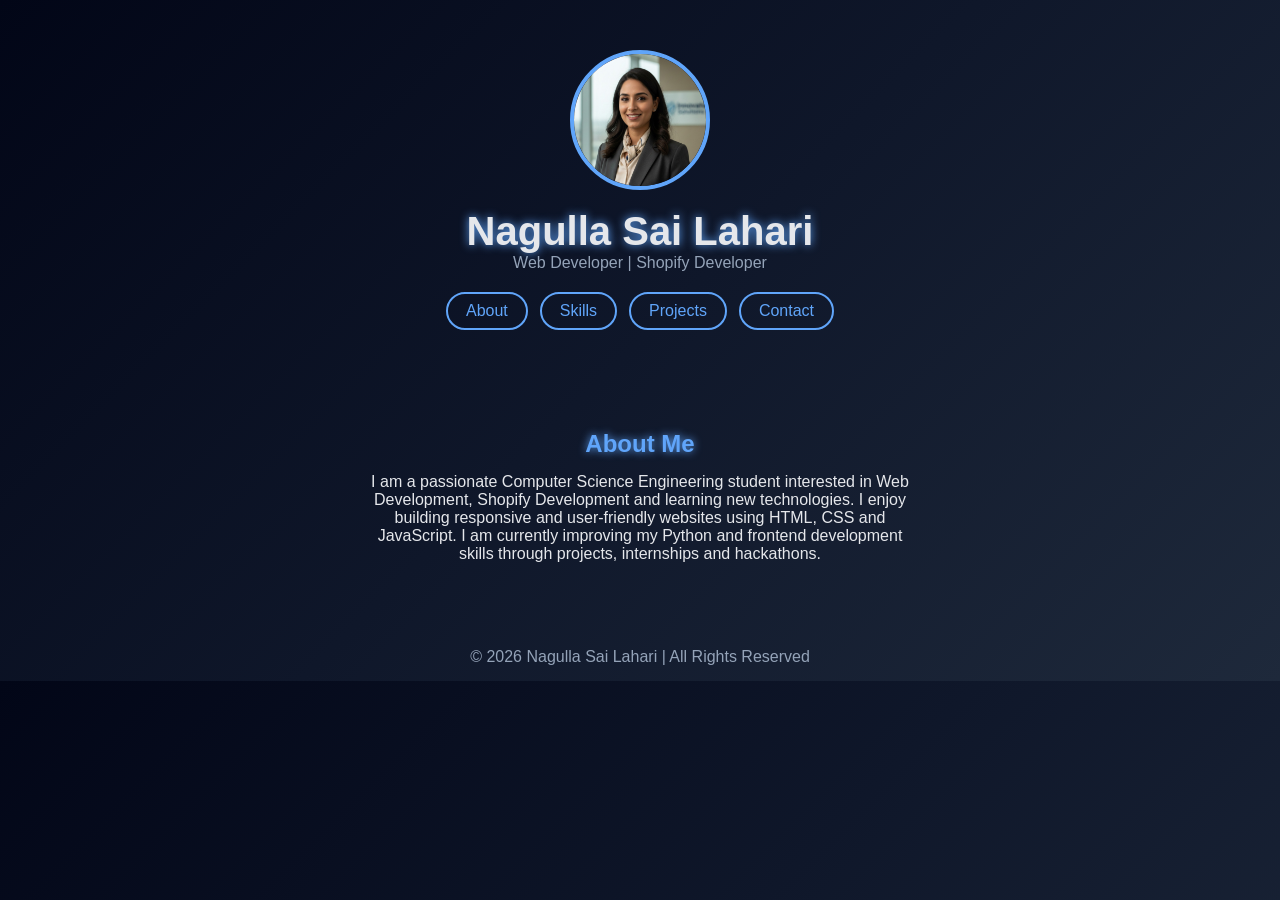
==== index.html @ 7d7b8b15 "Revise portfolio content and structure Updated personal information, skills, and project details in " ====
<!DOCTYPE html>
<html lang="en">
<head>
  <meta charset="UTF-8">
  <meta name="viewport" content="width=device-width, initial-scale=1.0">
  <title>Nagulla Sai Lahari | Web Developer</title>

  <style>
    * {
  margin: 0;
  padding: 0;
  box-sizing: border-box;
  font-family: 'Segoe UI', sans-serif;
}

body {
  background: linear-gradient(135deg, #020617, #0f172a, #1e293b);
  color: #e5e7eb;
}

.hero {
  text-align: center;
  padding: 50px 20px;
}

.hero img {
  width: 140px;
  height: 140px;
  border-radius: 50%;
  border: 4px solid #60a5fa;
  margin-bottom: 15px;
}

.hero h1 {
  font-size: 2.5rem;
  text-shadow: 0 0 10px #60a5fa;
}

.hero p {
  color: #94a3b8;
  margin-bottom: 20px;
}

nav {
  display: flex;
  justify-content: center;
  gap: 12px;
  flex-wrap: wrap;
}

nav a {
  color: #60a5fa;
  text-decoration: none;
  border: 2px solid #60a5fa;
  padding: 8px 18px;
  border-radius: 20px;
  transition: 0.3s;
}

nav a:hover {
  background: #60a5fa;
  color: #0f172a;
}

main {
  display: flex;
  justify-content: center;
  padding: 20px;
}

.content {
  display: none;
  max-width: 600px;
  padding: 30px;
  text-align: center;
  animation: fade 0.5s ease-in-out;
}

.content.active {
  display: block;
}

h2 {
  color: #60a5fa;
  margin-bottom: 15px;
  text-shadow: 0 0 8px #60a5fa;
}

.cards {
  display: grid;
  grid-template-columns: repeat(auto-fit, minmax(140px, 1fr));
  gap: 15px;
  margin-top: 15px;
}

.cards div {
  background: #020617;
  padding: 15px;
  border-radius: 12px;
  border: 1px solid #60a5fa;
  cursor: pointer;
  transition: 0.3s;
}

.cards div:hover {
  transform: scale(1.05);
  box-shadow: 0 0 20px #60a5fa, 0 0 10px #a78bfa;
}
    

.details {
  display: none;
  margin-top: 10px;
  font-size: 0.9rem;
  color: #94a3b8;
}

.cards a:link {
  color: #00ff88 !important;
  text-decoration: none;
  font-weight: bold;
}

.cards a:visited {
  color: #00ff88 !important;
}

.cards a:hover {
  color: #00ff88 !important;
  text-shadow: 0 0 8px #00ff88;
}

.cards a:active {
  color: #00ff88 !important;
}

footer {
  text-align: center;
  padding: 15px;
  margin-top: 20px;
  color: #94a3b8;
}
    #contact {
  color: #e5e7eb; 
}

#contact a {
  color: #00ff88; 
  text-decoration: none;
  font-weight: 500;
}

#contact a:hover {
  text-shadow: 0 0 8px #00ff88;
}

@keyframes fade {
  from { opacity: 0; transform: translateY(10px); }
  to { opacity: 1; transform: translateY(0); }
}
  </style>

</head>

<body>

<header class="hero">
  <img src="lahari.jpeg" alt="Lahari Photo">
  <h1>Nagulla Sai Lahari</h1>
  <p>Web Developer | Shopify Developer</p>

  <nav>
    <a href="#about">About</a>
    <a href="#skills">Skills</a>
    <a href="#projects">Projects</a>
    <a href="#contact">Contact</a>
  </nav>
</header>

<main>

  <section id="about" class="content active">

  <h2>About Me</h2>

  <p>
    I am a passionate Computer Science Engineering student
    interested in Web Development, Shopify Development
    and learning new technologies. I enjoy building responsive
    and user-friendly websites using HTML, CSS and JavaScript.
    I am currently improving my Python and frontend development
    skills through projects, internships and hackathons.
  </p>

</section>
  <section id="education" class="content">

  <h2>Education</h2>

  <div class="cards">

    <div>
      🎓 B.Tech - CSE
      <p class="details" style="display:block;">
        Pursuing Computer Science Engineering
      </p>
    </div>

    <div>
      📘 Intermediate
      <p class="details" style="display:block;">
        Secured 92% in Intermediate
      </p>
    </div>

    <div>
      🏆 SSC
      <p class="details" style="display:block;">
        Secured 100% in SSC Board Examination
      </p>
    </div>

  </div>

</section>
  <section id="skills" class="content">

  <h2>Skills</h2>

  <div class="cards">

    <div>
      💻 HTML
    </div>

    <div>
      🎨 CSS
    </div>

    <div>
      ⚡ JavaScript
    </div>

    <div>
      🐍 Python
    </div>

    <div>
      🛍 Shopify Developer
    </div>

    <div>
      🧠 IoT
    </div>

    <div>
      🖥 VS Code
    </div>

    <div>
      🌐 GitHub
    </div>

  </div>

  <br><br>

  <div class="cards">

    <div onclick="toggleDetails('frontend')">

      🚀 Frontend Development

      <p id="frontend" class="details">
        Skilled in creating responsive and modern websites
        using HTML, CSS and JavaScript.
      </p>

    </div>

    <div onclick="toggleDetails('shopifyskill')">

      🛒 Shopify Development

      <p id="shopifyskill" class="details">
        Experience in building Shopify stores,
        customizing themes and creating responsive layouts.
      </p>

    </div>

    <div onclick="toggleDetails('githubskill')">

      🌐 GitHub & VS Code

      <p id="githubskill" class="details">
        Familiar with GitHub repositories,
        version control and VS Code development environment.
      </p>

    </div>

    <div onclick="toggleDetails('pythonskill')">

      🐍 Python Learning

      <p id="pythonskill" class="details">
        Currently learning Python programming,
        problem solving and logic building.
      </p>

    </div>

  </div>

</section>

  <section id="projects" class="content">
    <h2>Projects</h2>

    <div class="cards">
      <div onclick="toggleDetails('shopify')">
      Urban Threads – Shopify E-commerce Store
       <p id="shopify" class="details">
         • Developed a fully functional Shopify e-commerce store<br>
        • Designed responsive homepage with promotional banner<br>
         • Created product pages with variants (size, color) and pricing<br>
         • Organized collections for better navigation<br>
          • <a href="https://urban-threads-10322.myshopify.com/" target="_blank">View Store</a><br>
           • Password: <b>Test@123</b>
         </p>
        </div>

      <div onclick="toggleDetails('gas')">
        Gas Leakage Detection & Reduction System
        <p id="gas" class="details">
          • Detects gas and activates exhaust fan automatically<br>
          • Works even when no human is present<br>
          • Includes monitoring website<br>
          • <a href="https://nagullasailahari3281.github.io/Gas-Leakage/" target="_blank">View Project</a>
        </p>
      </div>

     <div onclick="toggleDetails('food')">
  Food Delivery App
  <p id="food" class="details">
    • Responsive food ordering website<br>
    • Attractive modern UI design<br>
    • Built using HTML, CSS & JavaScript<br>
    • Mobile friendly interface<br>

    • <a href="https://nagullasailahari3281.github.io/food-delivery-app/"target="_blank">
      View Project
    </a>
  </p>
</div>
      

     <div onclick="toggleDetails('hotel')">
  Hotel Booking App
  <p id="hotel" class="details">
    • Hotel room booking website<br>
    • Responsive frontend design<br>
    • User friendly booking interface<br>
    • Built using HTML, CSS & JavaScript<br>

    • <a href="https://nagullasailahari3281.github.io/Hotel-Booking-App/" target="_blank">
      View Project
    </a>
  </p>
</div>
      <div onclick="toggleDetails('netflix')">
  Netflix Homepage Clone
  <p id="netflix" class="details">
    • Netflix landing page clone<br>
    • Responsive modern UI<br>
    • Built using HTML & CSS<br>
    • Interactive frontend design<br>

    • <a href="https://nagullasailahari3281.github.io/Cognetix_Netflix-Clone/" target="_blank">
      View Project
    </a>
  </p>
</div>

    </div>
  </section>
  <section id="internships" class="content">

  <h2>Internships & Achievements</h2>

  <div class="cards">

    <div onclick="toggleDetails('aiml')">
      AI-ML Virtual Internship

      <p id="aiml" class="details">
        • Completed AI-ML Virtual Internship by Eduskills<br>
        • Learned basics of Artificial Intelligence and Machine Learning<br>
        • Improved practical technical knowledge
      </p>
    </div>

    <div onclick="toggleDetails('ignite')">
      Ignite India Program

      <p id="ignite" class="details">
        • Participated in Ignite India Program<br>
        • Organized by Wadhwani Foundation<br>
        • Improved communication and professional skills
      </p>
    </div>

    <div onclick="toggleDetails('cognetix')">
      Frontend Developer Internship

      <p id="cognetix" class="details">
        • Completed internship at Cognetix Global Technology LLP<br>
        • Worked as Frontend Developer<br>
        • Developed responsive web pages using HTML, CSS and JavaScript
      </p>
    </div>

    <div onclick="toggleDetails('hackathon')">
      Hackathons

      <p id="hackathon" class="details">
        • Participated in hackathons<br>
        • Gained practical technical knowledge<br>
        • Improved teamwork and problem solving skills
      </p>
    </div>

  </div>

</section>

  <section id="contact" class="content">
    <h2>Contact</h2>
    <p>Email: <a href="mailto:laharinagulla@gmail.com">laharinagulla@gmail.com</a></p>
    <p>Github: <a href="https://github.com/NagullaSaiLahari3281" target="_blank">View Profile</a></p>
    <p>LinkedIn: <a href="https://www.linkedin.com/in/nagulla-sai-lahari" target="_blank">View Profile</a></p>
  </section>

</main>

<footer>
  <p>© 2026 Nagulla Sai Lahari | All Rights Reserved</p>
</footer>

<script>
  const links = document.querySelectorAll("nav a");
  const sections = document.querySelectorAll(".content");

  links.forEach(link => {
    link.addEventListener("click", () => {
      sections.forEach(sec => sec.classList.remove("active"));
      document.querySelector(link.getAttribute("href")).classList.add("active");
    });
  });

  function toggleDetails(id) {
    const el = document.getElementById(id);
    el.style.display = el.style.display === "block" ? "none" : "block";
  }
</script>

</body>
</html>
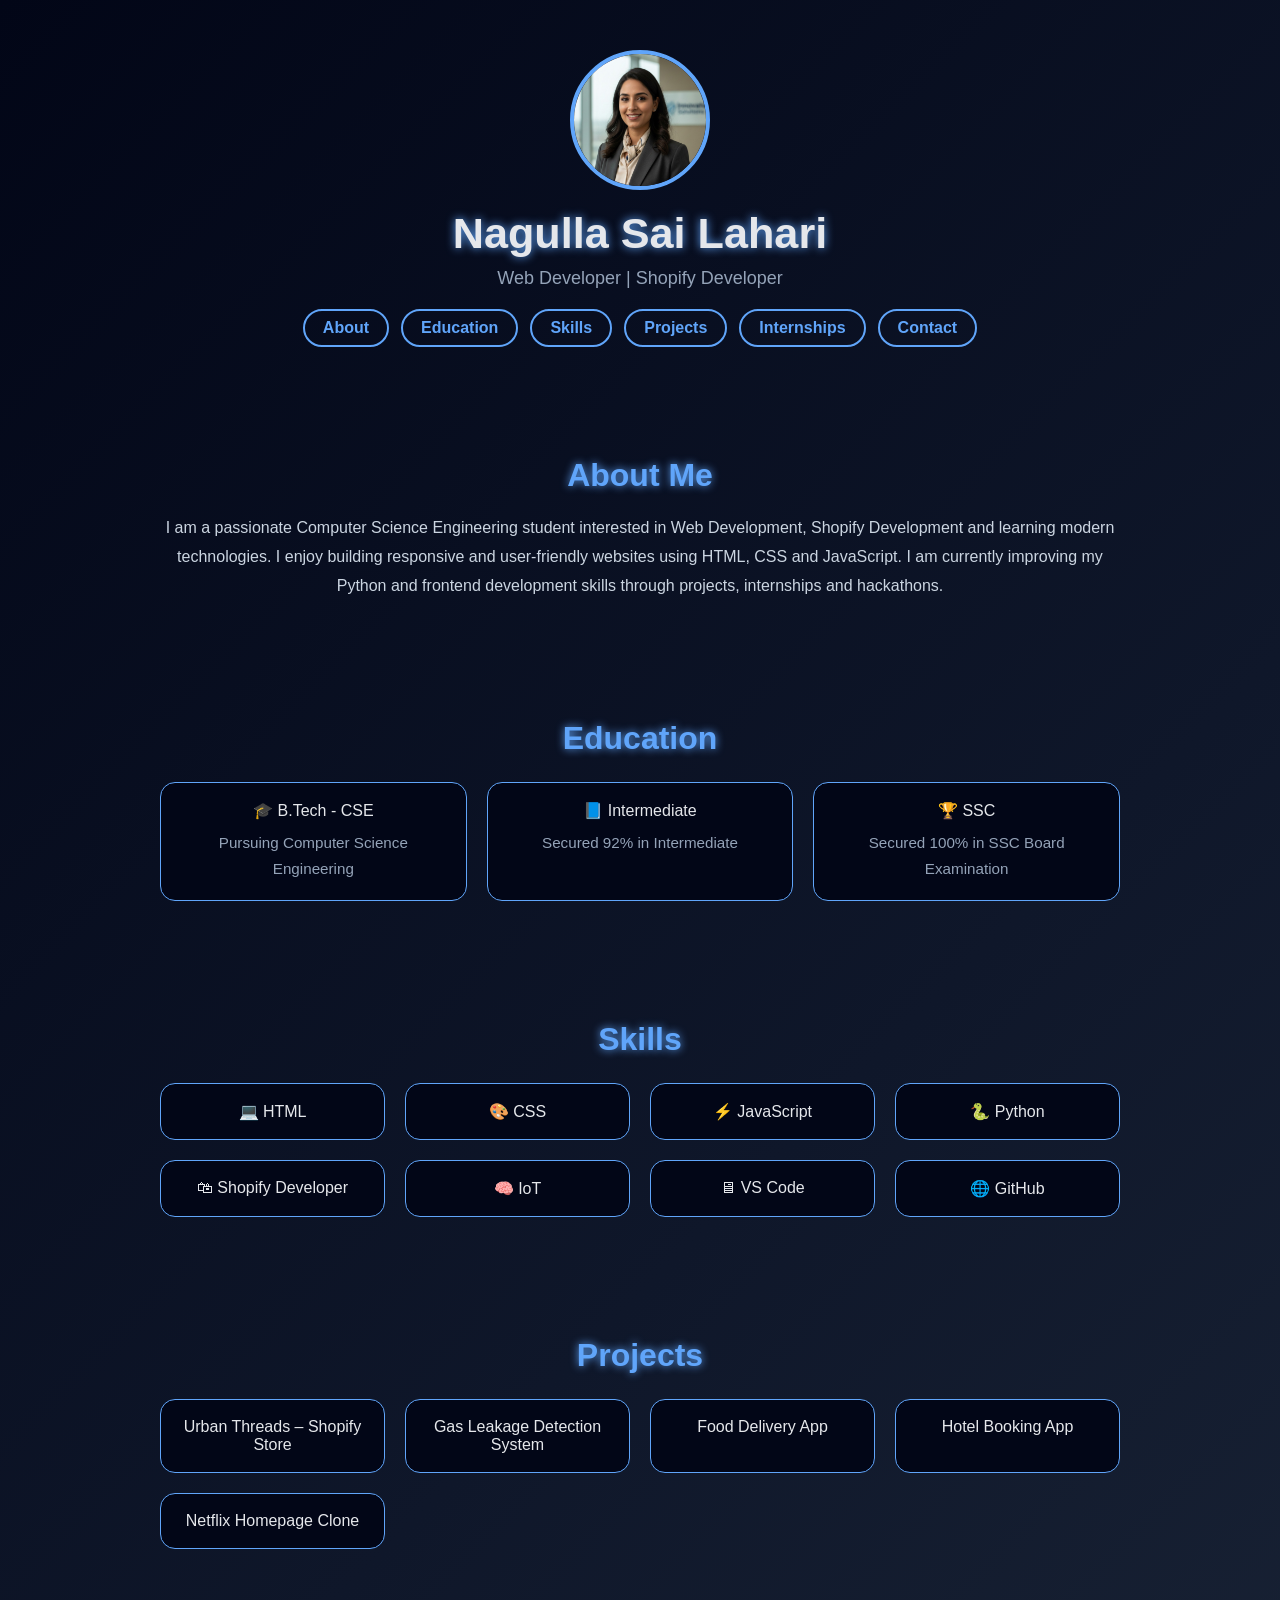
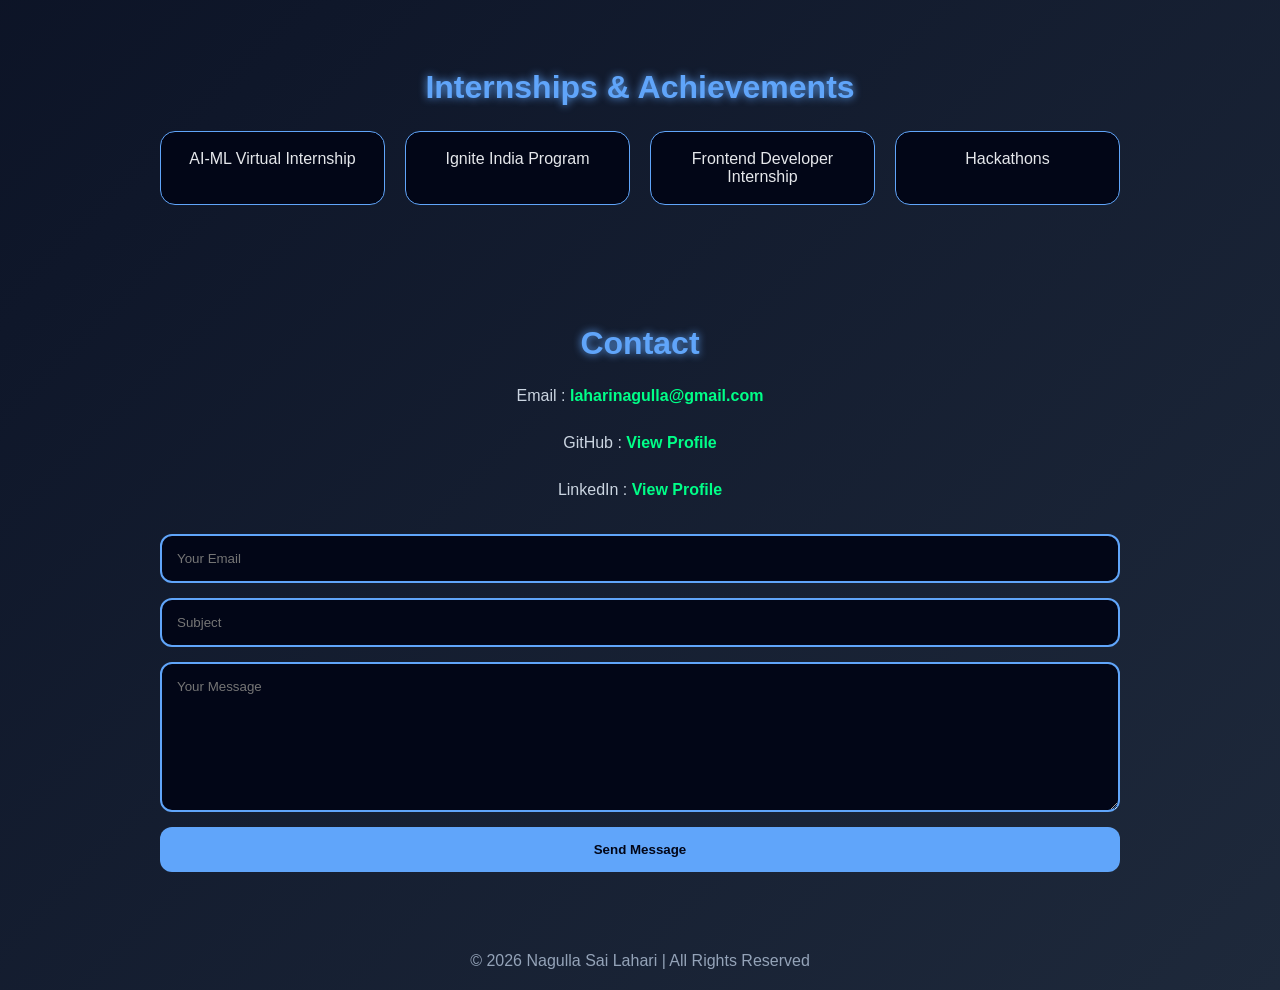
==== commit d43a496a: "Update index.html" ====
--- a/index.html
+++ b/index.html
@@ -1,469 +1,515 @@
 <!DOCTYPE html>
 <html lang="en">
+
 <head>
   <meta charset="UTF-8">
   <meta name="viewport" content="width=device-width, initial-scale=1.0">
-  <title>Nagulla Sai Lahari | Web Developer</title>
+
+  <title>Nagulla Sai Lahari | Portfolio</title>
 
   <style>
-    * {
-  margin: 0;
-  padding: 0;
-  box-sizing: border-box;
-  font-family: 'Segoe UI', sans-serif;
-}
-
-body {
-  background: linear-gradient(135deg, #020617, #0f172a, #1e293b);
-  color: #e5e7eb;
-}
-
-.hero {
-  text-align: center;
-  padding: 50px 20px;
-}
-
-.hero img {
-  width: 140px;
-  height: 140px;
-  border-radius: 50%;
-  border: 4px solid #60a5fa;
-  margin-bottom: 15px;
-}
-
-.hero h1 {
-  font-size: 2.5rem;
-  text-shadow: 0 0 10px #60a5fa;
-}
-
-.hero p {
-  color: #94a3b8;
-  margin-bottom: 20px;
-}
-
-nav {
-  display: flex;
-  justify-content: center;
-  gap: 12px;
-  flex-wrap: wrap;
-}
-
-nav a {
-  color: #60a5fa;
-  text-decoration: none;
-  border: 2px solid #60a5fa;
-  padding: 8px 18px;
-  border-radius: 20px;
-  transition: 0.3s;
-}
-
-nav a:hover {
-  background: #60a5fa;
-  color: #0f172a;
-}
-
-main {
-  display: flex;
-  justify-content: center;
-  padding: 20px;
-}
-
-.content {
-  display: none;
-  max-width: 600px;
-  padding: 30px;
-  text-align: center;
-  animation: fade 0.5s ease-in-out;
-}
-
-.content.active {
-  display: block;
-}
-
-h2 {
-  color: #60a5fa;
-  margin-bottom: 15px;
-  text-shadow: 0 0 8px #60a5fa;
-}
-
-.cards {
-  display: grid;
-  grid-template-columns: repeat(auto-fit, minmax(140px, 1fr));
-  gap: 15px;
-  margin-top: 15px;
-}
-
-.cards div {
-  background: #020617;
-  padding: 15px;
-  border-radius: 12px;
-  border: 1px solid #60a5fa;
-  cursor: pointer;
-  transition: 0.3s;
-}
-
-.cards div:hover {
-  transform: scale(1.05);
-  box-shadow: 0 0 20px #60a5fa, 0 0 10px #a78bfa;
-}
-    
-
-.details {
-  display: none;
-  margin-top: 10px;
-  font-size: 0.9rem;
-  color: #94a3b8;
-}
-
-.cards a:link {
-  color: #00ff88 !important;
-  text-decoration: none;
-  font-weight: bold;
-}
-
-.cards a:visited {
-  color: #00ff88 !important;
-}
-
-.cards a:hover {
-  color: #00ff88 !important;
-  text-shadow: 0 0 8px #00ff88;
-}
-
-.cards a:active {
-  color: #00ff88 !important;
-}
-
-footer {
-  text-align: center;
-  padding: 15px;
-  margin-top: 20px;
-  color: #94a3b8;
-}
-    #contact {
-  color: #e5e7eb; 
-}
-
-#contact a {
-  color: #00ff88; 
-  text-decoration: none;
-  font-weight: 500;
-}
-
-#contact a:hover {
-  text-shadow: 0 0 8px #00ff88;
-}
-
-@keyframes fade {
-  from { opacity: 0; transform: translateY(10px); }
-  to { opacity: 1; transform: translateY(0); }
-}
+
+    *{
+      margin:0;
+      padding:0;
+      box-sizing:border-box;
+      font-family:'Segoe UI',sans-serif;
+    }
+
+    html{
+      scroll-behavior:smooth;
+    }
+
+    body{
+      background:linear-gradient(135deg,#020617,#0f172a,#1e293b);
+      color:#e5e7eb;
+    }
+
+    /* HERO */
+
+    .hero{
+      text-align:center;
+      padding:50px 20px;
+    }
+
+    .hero img{
+      width:140px;
+      height:140px;
+      border-radius:50%;
+      border:4px solid #60a5fa;
+      margin-bottom:15px;
+    }
+
+    .hero h1{
+      font-size:2.7rem;
+      text-shadow:0 0 10px #60a5fa;
+    }
+
+    .hero p{
+      color:#94a3b8;
+      margin-top:10px;
+      font-size:18px;
+    }
+
+    /* NAVBAR */
+
+    nav{
+      display:flex;
+      justify-content:center;
+      gap:12px;
+      flex-wrap:wrap;
+      margin-top:20px;
+    }
+
+    nav a{
+      color:#60a5fa;
+      text-decoration:none;
+      border:2px solid #60a5fa;
+      padding:8px 18px;
+      border-radius:20px;
+      transition:0.3s;
+    }
+
+    nav a:hover{
+      background:#60a5fa;
+      color:#0f172a;
+    }
+
+    /* SECTION */
+
+    section{
+      max-width:1000px;
+      margin:auto;
+      padding:60px 20px;
+      text-align:center;
+    }
+
+    h2{
+      color:#60a5fa;
+      margin-bottom:20px;
+      text-shadow:0 0 8px #60a5fa;
+      font-size:2rem;
+    }
+
+    section p{
+      line-height:1.8;
+      color:#cbd5e1;
+    }
+
+    /* CARDS */
+
+    .cards{
+      display:grid;
+      grid-template-columns:repeat(auto-fit,minmax(220px,1fr));
+      gap:20px;
+      margin-top:25px;
+    }
+
+    .cards div{
+      background:#020617;
+      padding:18px;
+      border-radius:15px;
+      border:1px solid #60a5fa;
+      cursor:pointer;
+      transition:0.3s;
+    }
+
+    .cards div:hover{
+      transform:translateY(-5px);
+      box-shadow:0 0 20px #60a5fa;
+    }
+
+    .details{
+      display:none;
+      margin-top:10px;
+      color:#94a3b8;
+      font-size:0.95rem;
+      line-height:1.7;
+    }
+
+    /* LINKS */
+
+    a{
+      color:#00ff88;
+      text-decoration:none;
+      font-weight:bold;
+    }
+
+    a:hover{
+      text-shadow:0 0 8px #00ff88;
+    }
+
+    /* CONTACT */
+
+    .contact-form{
+      display:flex;
+      flex-direction:column;
+      gap:15px;
+      margin-top:30px;
+    }
+
+    .contact-form input,
+    .contact-form textarea{
+      padding:15px;
+      border-radius:12px;
+      border:2px solid #60a5fa;
+      background:#020617;
+      color:white;
+      outline:none;
+    }
+
+    .contact-form textarea{
+      min-height:150px;
+      resize:vertical;
+    }
+
+    .contact-form button{
+      padding:15px;
+      border:none;
+      border-radius:12px;
+      background:#60a5fa;
+      color:#020617;
+      font-weight:bold;
+      cursor:pointer;
+      transition:0.3s;
+    }
+
+    .contact-form button:hover{
+      transform:scale(1.03);
+    }
+
+    /* FOOTER */
+
+    footer{
+      text-align:center;
+      padding:20px;
+      color:#94a3b8;
+    }
+
   </style>
 
 </head>
 
 <body>
 
-<header class="hero">
-  <img src="lahari.jpeg" alt="Lahari Photo">
-  <h1>Nagulla Sai Lahari</h1>
-  <p>Web Developer | Shopify Developer</p>
-
-  <nav>
-    <a href="#about">About</a>
-    <a href="#skills">Skills</a>
-    <a href="#projects">Projects</a>
-    <a href="#contact">Contact</a>
-  </nav>
-</header>
-
-<main>
-
-  <section id="about" class="content active">
-
-  <h2>About Me</h2>
-
-  <p>
-    I am a passionate Computer Science Engineering student
-    interested in Web Development, Shopify Development
-    and learning new technologies. I enjoy building responsive
-    and user-friendly websites using HTML, CSS and JavaScript.
-    I am currently improving my Python and frontend development
-    skills through projects, internships and hackathons.
-  </p>
-
-</section>
-  <section id="education" class="content">
-
-  <h2>Education</h2>
-
-  <div class="cards">
-
-    <div>
-      🎓 B.Tech - CSE
-      <p class="details" style="display:block;">
-        Pursuing Computer Science Engineering
-      </p>
+  <!-- HERO -->
+
+  <header class="hero">
+
+    <img src="lahari.jpeg" alt="Sai Lahari">
+
+    <h1>Nagulla Sai Lahari</h1>
+
+    <p>Web Developer | Shopify Developer</p>
+
+    <nav>
+      <a href="#about">About</a>
+      <a href="#education">Education</a>
+      <a href="#skills">Skills</a>
+      <a href="#projects">Projects</a>
+      <a href="#internships">Internships</a>
+      <a href="#contact">Contact</a>
+    </nav>
+
+  </header>
+
+  <!-- ABOUT -->
+
+  <section id="about">
+
+    <h2>About Me</h2>
+
+    <p>
+      I am a passionate Computer Science Engineering student
+      interested in Web Development, Shopify Development
+      and learning modern technologies. I enjoy building
+      responsive and user-friendly websites using HTML,
+      CSS and JavaScript. I am currently improving my
+      Python and frontend development skills through
+      projects, internships and hackathons.
+    </p>
+
+  </section>
+
+  <!-- EDUCATION -->
+
+  <section id="education">
+
+    <h2>Education</h2>
+
+    <div class="cards">
+
+      <div>
+        🎓 B.Tech - CSE
+
+        <p class="details" style="display:block;">
+          Pursuing Computer Science Engineering
+        </p>
+      </div>
+
+      <div>
+        📘 Intermediate
+
+        <p class="details" style="display:block;">
+          Secured 92% in Intermediate
+        </p>
+      </div>
+
+      <div>
+        🏆 SSC
+
+        <p class="details" style="display:block;">
+          Secured 100% in SSC Board Examination
+        </p>
+      </div>
+
     </div>
 
-    <div>
-      📘 Intermediate
-      <p class="details" style="display:block;">
-        Secured 92% in Intermediate
-      </p>
+  </section>
+
+  <!-- SKILLS -->
+
+  <section id="skills">
+
+    <h2>Skills</h2>
+
+    <div class="cards">
+
+      <div>💻 HTML</div>
+      <div>🎨 CSS</div>
+      <div>⚡ JavaScript</div>
+      <div>🐍 Python</div>
+      <div>🛍 Shopify Developer</div>
+      <div>🧠 IoT</div>
+      <div>🖥 VS Code</div>
+      <div>🌐 GitHub</div>
+
     </div>
 
-    <div>
-      🏆 SSC
-      <p class="details" style="display:block;">
-        Secured 100% in SSC Board Examination
-      </p>
+  </section>
+
+  <!-- PROJECTS -->
+
+  <section id="projects">
+
+    <h2>Projects</h2>
+
+    <div class="cards">
+
+      <div onclick="toggleDetails('shopify')">
+
+        Urban Threads – Shopify Store
+
+        <p id="shopify" class="details">
+
+          • Developed Shopify E-commerce Store<br>
+          • Responsive homepage and product pages<br>
+
+          • <a href="https://urban-threads-10322.myshopify.com/" target="_blank">
+            View Store
+          </a><br>
+
+          • Password: <b>Test@123</b>
+
+        </p>
+
+      </div>
+
+      <div onclick="toggleDetails('gas')">
+
+        Gas Leakage Detection System
+
+        <p id="gas" class="details">
+
+          • IoT based gas monitoring system<br>
+
+          • <a href="https://nagullasailahari3281.github.io/Gas-Leakage/" target="_blank">
+            View Project
+          </a>
+
+        </p>
+
+      </div>
+
+      <div onclick="toggleDetails('food')">
+
+        Food Delivery App
+
+        <p id="food" class="details">
+
+          • Responsive food ordering website<br>
+
+          • <a href="https://nagullasailahari3281.github.io/food-delivery-app/" target="_blank">
+            View Project
+          </a>
+
+        </p>
+
+      </div>
+
+      <div onclick="toggleDetails('hotel')">
+
+        Hotel Booking App
+
+        <p id="hotel" class="details">
+
+          • Responsive hotel booking website<br>
+
+          • <a href="https://nagullasailahari3281.github.io/Hotel-Booking-App/" target="_blank">
+            View Project
+          </a>
+
+        </p>
+
+      </div>
+
+      <div onclick="toggleDetails('netflix')">
+
+        Netflix Homepage Clone
+
+        <p id="netflix" class="details">
+
+          • Netflix landing page clone<br>
+
+          • <a href="https://nagullasailahari3281.github.io/netflix-homepage-clone/" target="_blank">
+            View Project
+          </a>
+
+        </p>
+
+      </div>
+
     </div>
 
-  </div>
-
-</section>
-  <section id="skills" class="content">
-
-  <h2>Skills</h2>
-
-  <div class="cards">
-
-    <div>
-      💻 HTML
+  </section>
+
+  <!-- INTERNSHIPS -->
+
+  <section id="internships">
+
+    <h2>Internships & Achievements</h2>
+
+    <div class="cards">
+
+      <div onclick="toggleDetails('aiml')">
+
+        AI-ML Virtual Internship
+
+        <p id="aiml" class="details">
+          • Completed AI-ML Internship by Eduskills<br>
+          • Learned AI & ML basics
+        </p>
+
+      </div>
+
+      <div onclick="toggleDetails('ignite')">
+
+        Ignite India Program
+
+        <p id="ignite" class="details">
+          • Participated in Wadhwani Foundation Program<br>
+          • Improved communication skills
+        </p>
+
+      </div>
+
+      <div onclick="toggleDetails('cognetix')">
+
+        Frontend Developer Internship
+
+        <p id="cognetix" class="details">
+          • Internship at Cognetix Global Technology LLP<br>
+          • Developed responsive web pages
+        </p>
+
+      </div>
+
+      <div onclick="toggleDetails('hackathon')">
+
+        Hackathons
+
+        <p id="hackathon" class="details">
+          • Participated in hackathons<br>
+          • Improved teamwork & practical knowledge
+        </p>
+
+      </div>
+
     </div>
 
-    <div>
-      🎨 CSS
-    </div>
-
-    <div>
-      ⚡ JavaScript
-    </div>
-
-    <div>
-      🐍 Python
-    </div>
-
-    <div>
-      🛍 Shopify Developer
-    </div>
-
-    <div>
-      🧠 IoT
-    </div>
-
-    <div>
-      🖥 VS Code
-    </div>
-
-    <div>
-      🌐 GitHub
-    </div>
-
-  </div>
-
-  <br><br>
-
-  <div class="cards">
-
-    <div onclick="toggleDetails('frontend')">
-
-      🚀 Frontend Development
-
-      <p id="frontend" class="details">
-        Skilled in creating responsive and modern websites
-        using HTML, CSS and JavaScript.
-      </p>
-
-    </div>
-
-    <div onclick="toggleDetails('shopifyskill')">
-
-      🛒 Shopify Development
-
-      <p id="shopifyskill" class="details">
-        Experience in building Shopify stores,
-        customizing themes and creating responsive layouts.
-      </p>
-
-    </div>
-
-    <div onclick="toggleDetails('githubskill')">
-
-      🌐 GitHub & VS Code
-
-      <p id="githubskill" class="details">
-        Familiar with GitHub repositories,
-        version control and VS Code development environment.
-      </p>
-
-    </div>
-
-    <div onclick="toggleDetails('pythonskill')">
-
-      🐍 Python Learning
-
-      <p id="pythonskill" class="details">
-        Currently learning Python programming,
-        problem solving and logic building.
-      </p>
-
-    </div>
-
-  </div>
-
-</section>
-
-  <section id="projects" class="content">
-    <h2>Projects</h2>
-
-    <div class="cards">
-      <div onclick="toggleDetails('shopify')">
-      Urban Threads – Shopify E-commerce Store
-       <p id="shopify" class="details">
-         • Developed a fully functional Shopify e-commerce store<br>
-        • Designed responsive homepage with promotional banner<br>
-         • Created product pages with variants (size, color) and pricing<br>
-         • Organized collections for better navigation<br>
-          • <a href="https://urban-threads-10322.myshopify.com/" target="_blank">View Store</a><br>
-           • Password: <b>Test@123</b>
-         </p>
-        </div>
-
-      <div onclick="toggleDetails('gas')">
-        Gas Leakage Detection & Reduction System
-        <p id="gas" class="details">
-          • Detects gas and activates exhaust fan automatically<br>
-          • Works even when no human is present<br>
-          • Includes monitoring website<br>
-          • <a href="https://nagullasailahari3281.github.io/Gas-Leakage/" target="_blank">View Project</a>
-        </p>
-      </div>
-
-     <div onclick="toggleDetails('food')">
-  Food Delivery App
-  <p id="food" class="details">
-    • Responsive food ordering website<br>
-    • Attractive modern UI design<br>
-    • Built using HTML, CSS & JavaScript<br>
-    • Mobile friendly interface<br>
-
-    • <a href="https://nagullasailahari3281.github.io/food-delivery-app/"target="_blank">
-      View Project
-    </a>
-  </p>
-</div>
-      
-
-     <div onclick="toggleDetails('hotel')">
-  Hotel Booking App
-  <p id="hotel" class="details">
-    • Hotel room booking website<br>
-    • Responsive frontend design<br>
-    • User friendly booking interface<br>
-    • Built using HTML, CSS & JavaScript<br>
-
-    • <a href="https://nagullasailahari3281.github.io/Hotel-Booking-App/" target="_blank">
-      View Project
-    </a>
-  </p>
-</div>
-      <div onclick="toggleDetails('netflix')">
-  Netflix Homepage Clone
-  <p id="netflix" class="details">
-    • Netflix landing page clone<br>
-    • Responsive modern UI<br>
-    • Built using HTML & CSS<br>
-    • Interactive frontend design<br>
-
-    • <a href="https://nagullasailahari3281.github.io/Cognetix_Netflix-Clone/" target="_blank">
-      View Project
-    </a>
-  </p>
-</div>
-
-    </div>
   </section>
-  <section id="internships" class="content">
-
-  <h2>Internships & Achievements</h2>
-
-  <div class="cards">
-
-    <div onclick="toggleDetails('aiml')">
-      AI-ML Virtual Internship
-
-      <p id="aiml" class="details">
-        • Completed AI-ML Virtual Internship by Eduskills<br>
-        • Learned basics of Artificial Intelligence and Machine Learning<br>
-        • Improved practical technical knowledge
-      </p>
-    </div>
-
-    <div onclick="toggleDetails('ignite')">
-      Ignite India Program
-
-      <p id="ignite" class="details">
-        • Participated in Ignite India Program<br>
-        • Organized by Wadhwani Foundation<br>
-        • Improved communication and professional skills
-      </p>
-    </div>
-
-    <div onclick="toggleDetails('cognetix')">
-      Frontend Developer Internship
-
-      <p id="cognetix" class="details">
-        • Completed internship at Cognetix Global Technology LLP<br>
-        • Worked as Frontend Developer<br>
-        • Developed responsive web pages using HTML, CSS and JavaScript
-      </p>
-    </div>
-
-    <div onclick="toggleDetails('hackathon')">
-      Hackathons
-
-      <p id="hackathon" class="details">
-        • Participated in hackathons<br>
-        • Gained practical technical knowledge<br>
-        • Improved teamwork and problem solving skills
-      </p>
-    </div>
-
-  </div>
-
-</section>
-
-  <section id="contact" class="content">
+
+  <!-- CONTACT -->
+
+  <section id="contact">
+
     <h2>Contact</h2>
-    <p>Email: <a href="mailto:laharinagulla@gmail.com">laharinagulla@gmail.com</a></p>
-    <p>Github: <a href="https://github.com/NagullaSaiLahari3281" target="_blank">View Profile</a></p>
-    <p>LinkedIn: <a href="https://www.linkedin.com/in/nagulla-sai-lahari" target="_blank">View Profile</a></p>
+
+    <p>
+      Email :
+      <a href="mailto:laharinagulla@gmail.com">
+        laharinagulla@gmail.com
+      </a>
+    </p>
+
+    <br>
+
+    <p>
+      GitHub :
+      <a href="https://github.com/NagullaSaiLahari3281" target="_blank">
+        View Profile
+      </a>
+    </p>
+
+    <br>
+
+    <p>
+      LinkedIn :
+      <a href="https://www.linkedin.com/in/nagulla-sai-lahari" target="_blank">
+        View Profile
+      </a>
+    </p>
+
+    <form class="contact-form">
+
+      <input type="email" placeholder="Your Email">
+
+      <input type="text" placeholder="Subject">
+
+      <textarea placeholder="Your Message"></textarea>
+
+      <button type="submit">Send Message</button>
+
+    </form>
+
   </section>
 
-</main>
-
-<footer>
-  <p>© 2026 Nagulla Sai Lahari | All Rights Reserved</p>
-</footer>
-
-<script>
-  const links = document.querySelectorAll("nav a");
-  const sections = document.querySelectorAll(".content");
-
-  links.forEach(link => {
-    link.addEventListener("click", () => {
-      sections.forEach(sec => sec.classList.remove("active"));
-      document.querySelector(link.getAttribute("href")).classList.add("active");
-    });
-  });
-
-  function toggleDetails(id) {
-    const el = document.getElementById(id);
-    el.style.display = el.style.display === "block" ? "none" : "block";
-  }
-</script>
+  <!-- FOOTER -->
+
+  <footer>
+
+    © 2026 Nagulla Sai Lahari | All Rights Reserved
+
+  </footer>
+
+  <!-- JAVASCRIPT -->
+
+  <script>
+
+    function toggleDetails(id){
+
+      const el = document.getElementById(id);
+
+      if(el.style.display === "block"){
+        el.style.display = "none";
+      }
+
+      else{
+        el.style.display = "block";
+      }
+    }
+
+  </script>
 
 </body>
 </html>
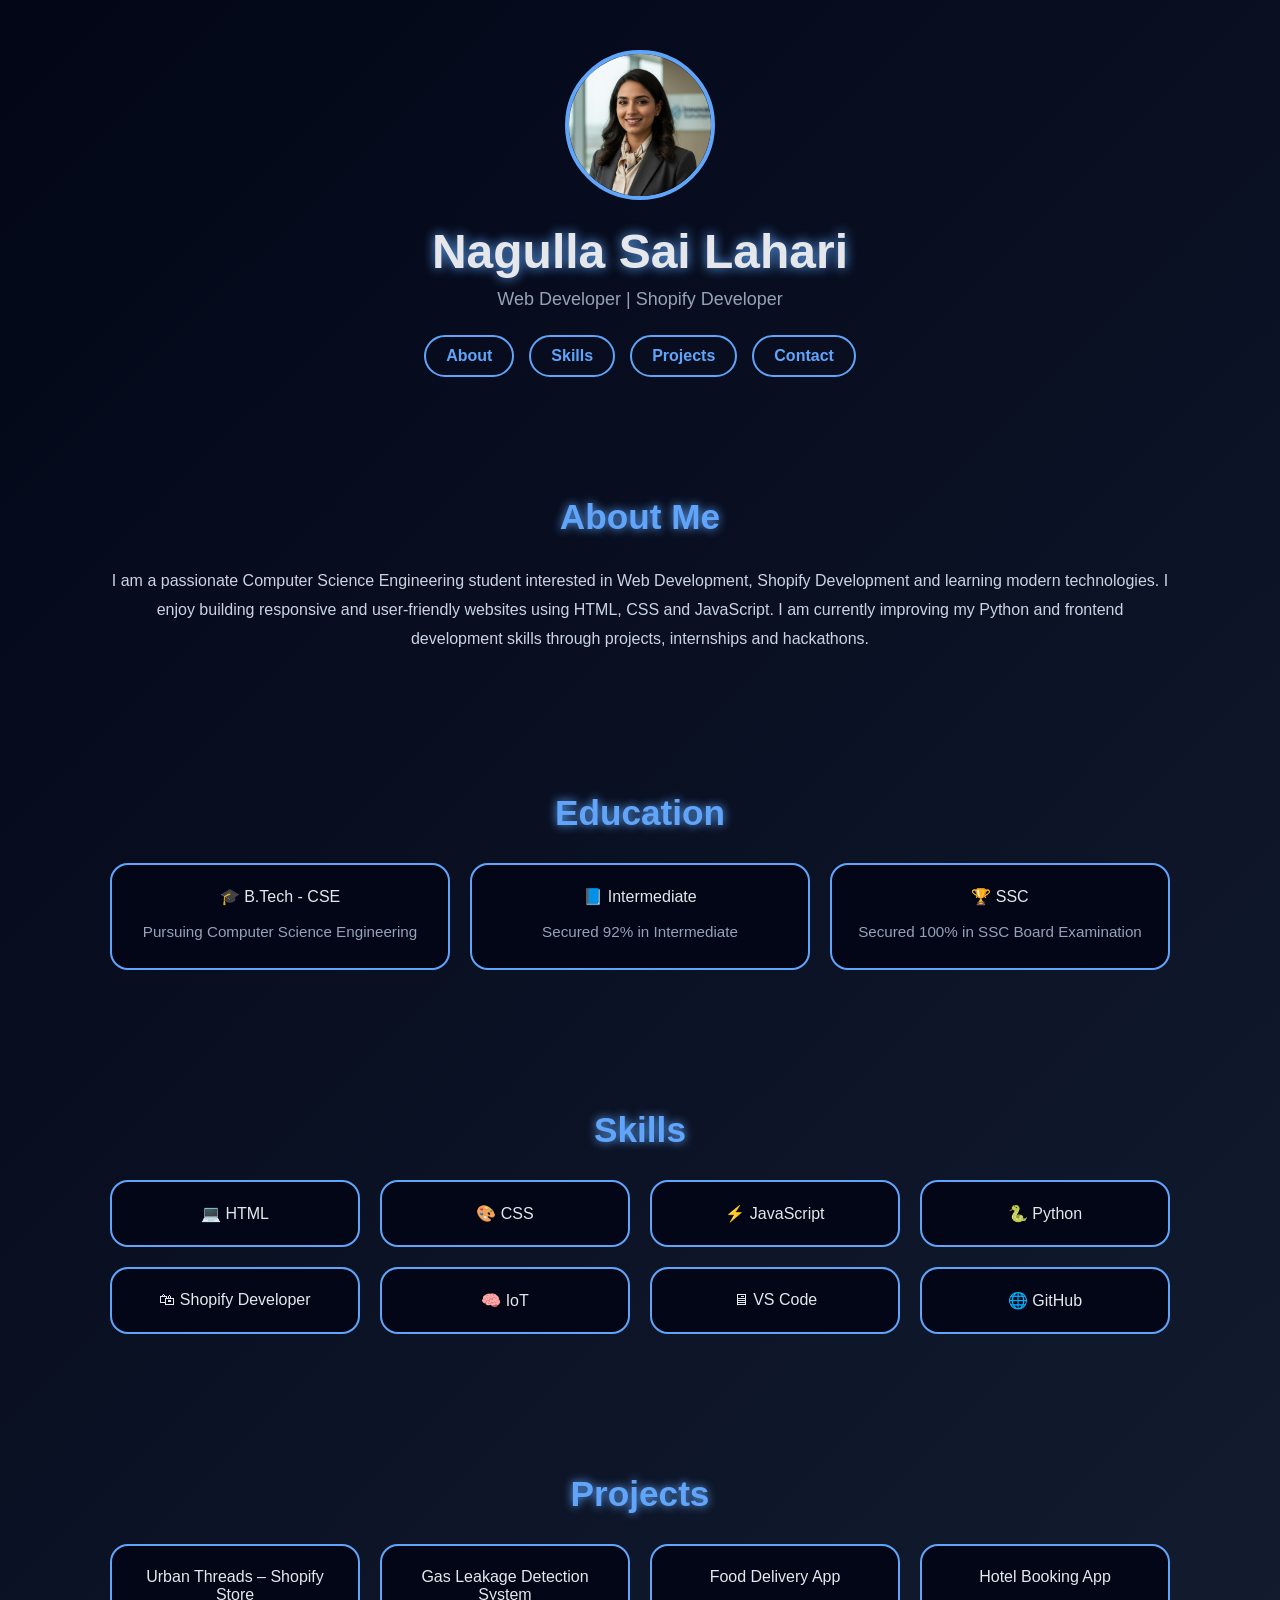
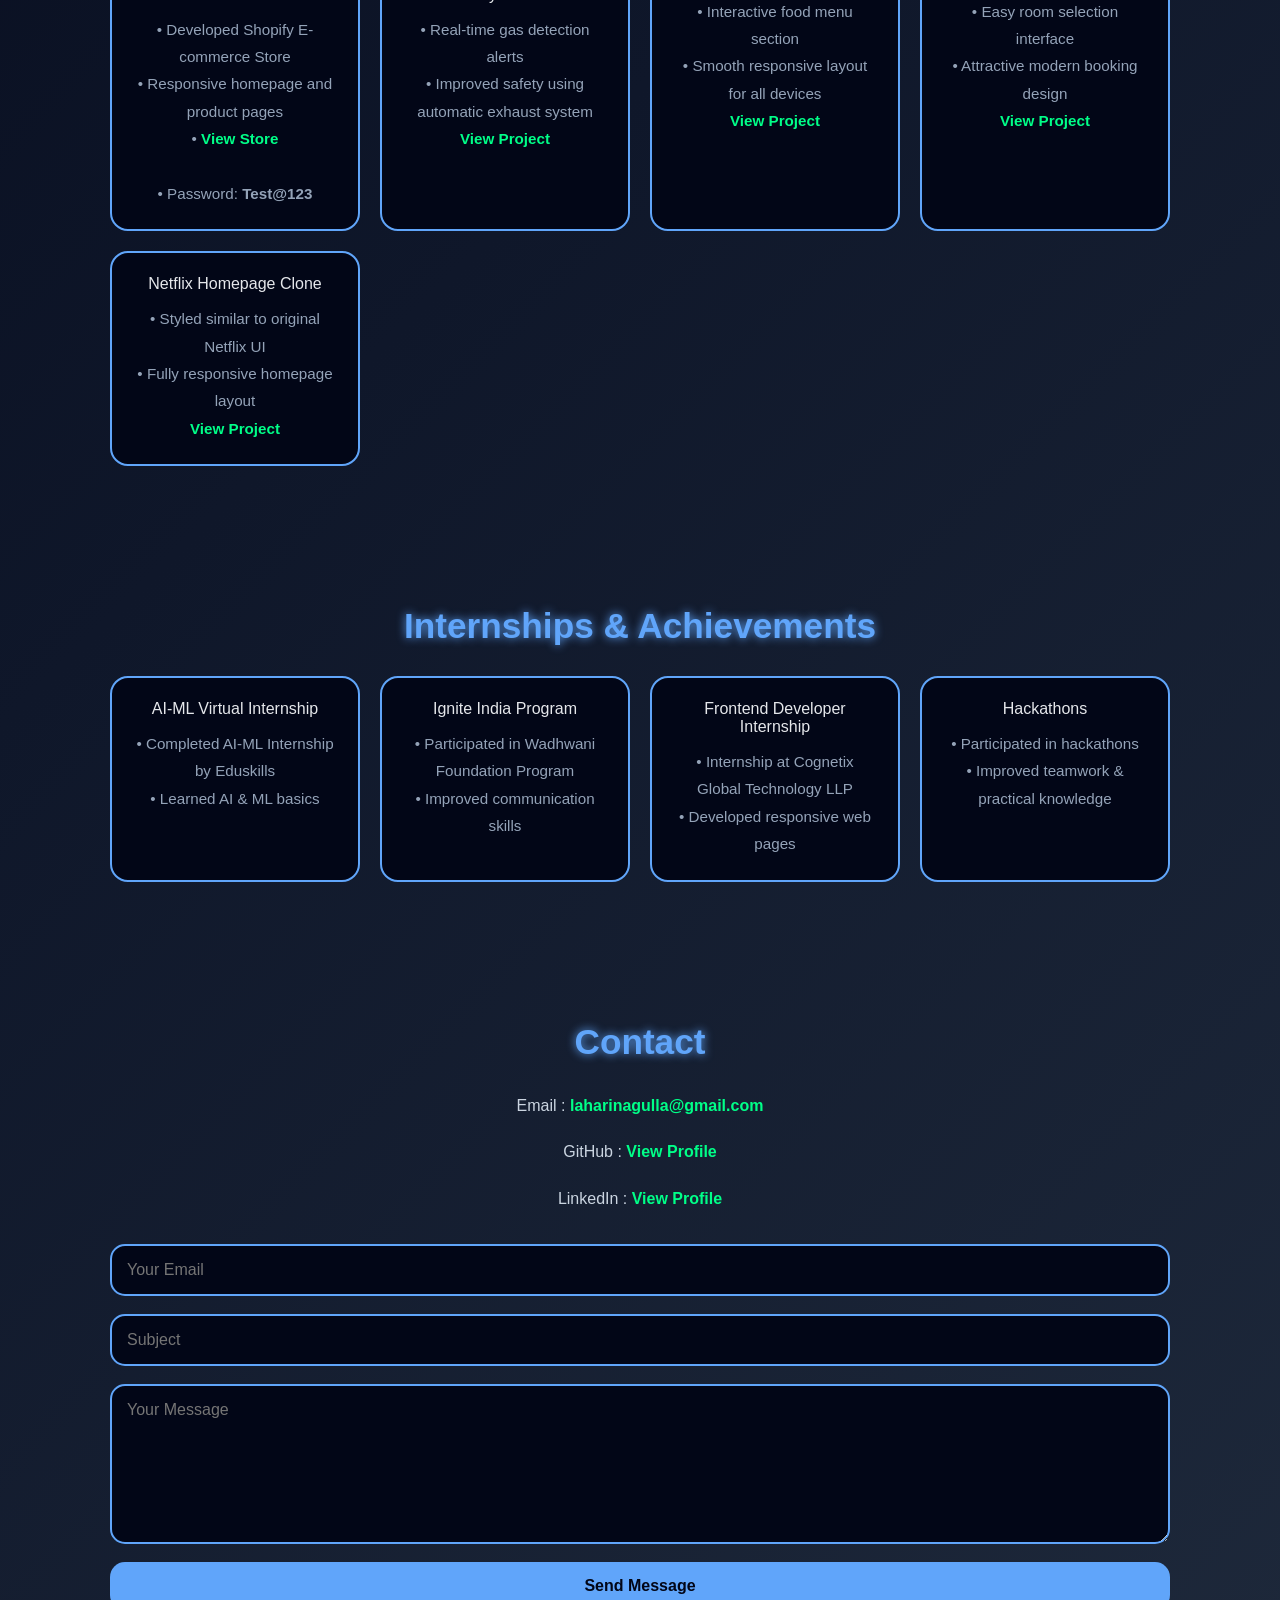
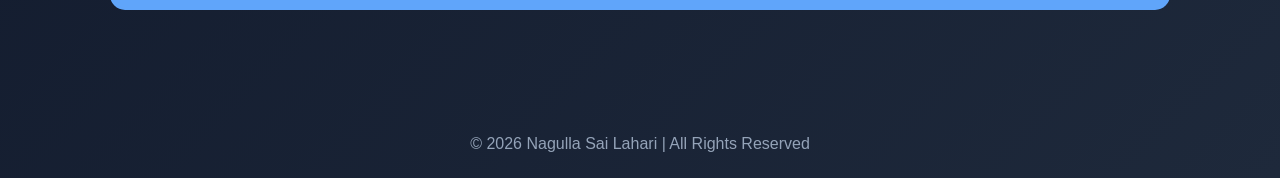
==== commit 08e8ad02: "Update index.html" ====
--- a/index.html
+++ b/index.html
@@ -2,6 +2,7 @@
 <html lang="en">
 
 <head>
+
   <meta charset="UTF-8">
   <meta name="viewport" content="width=device-width, initial-scale=1.0">
 
@@ -33,21 +34,22 @@
     }
 
     .hero img{
-      width:140px;
-      height:140px;
+      width:150px;
+      height:150px;
       border-radius:50%;
       border:4px solid #60a5fa;
-      margin-bottom:15px;
+      margin-bottom:20px;
+      object-fit:cover;
     }
 
     .hero h1{
-      font-size:2.7rem;
-      text-shadow:0 0 10px #60a5fa;
+      font-size:3rem;
+      text-shadow:0 0 12px #60a5fa;
     }
 
     .hero p{
+      margin-top:10px;
       color:#94a3b8;
-      margin-top:10px;
       font-size:18px;
     }
 
@@ -56,61 +58,60 @@
     nav{
       display:flex;
       justify-content:center;
-      gap:12px;
+      gap:15px;
       flex-wrap:wrap;
-      margin-top:20px;
+      margin-top:25px;
     }
 
     nav a{
       color:#60a5fa;
       text-decoration:none;
       border:2px solid #60a5fa;
-      padding:8px 18px;
-      border-radius:20px;
+      padding:10px 20px;
+      border-radius:25px;
       transition:0.3s;
     }
 
     nav a:hover{
       background:#60a5fa;
-      color:#0f172a;
+      color:#020617;
     }
 
     /* SECTION */
 
     section{
-      max-width:1000px;
+      max-width:1100px;
       margin:auto;
-      padding:60px 20px;
+      padding:70px 20px;
       text-align:center;
     }
 
     h2{
       color:#60a5fa;
-      margin-bottom:20px;
-      text-shadow:0 0 8px #60a5fa;
-      font-size:2rem;
+      margin-bottom:30px;
+      font-size:2.2rem;
+      text-shadow:0 0 10px #60a5fa;
     }
 
     section p{
+      color:#cbd5e1;
       line-height:1.8;
-      color:#cbd5e1;
     }
 
     /* CARDS */
 
     .cards{
       display:grid;
-      grid-template-columns:repeat(auto-fit,minmax(220px,1fr));
+      grid-template-columns:repeat(auto-fit,minmax(250px,1fr));
       gap:20px;
       margin-top:25px;
     }
 
     .cards div{
       background:#020617;
-      padding:18px;
-      border-radius:15px;
-      border:1px solid #60a5fa;
-      cursor:pointer;
+      padding:22px;
+      border-radius:18px;
+      border:2px solid #60a5fa;
       transition:0.3s;
     }
 
@@ -119,12 +120,14 @@
       box-shadow:0 0 20px #60a5fa;
     }
 
+    /* DETAILS */
+
     .details{
-      display:none;
-      margin-top:10px;
+      display:block;
+      margin-top:12px;
       color:#94a3b8;
       font-size:0.95rem;
-      line-height:1.7;
+      line-height:1.8;
     }
 
     /* LINKS */
@@ -136,42 +139,44 @@
     }
 
     a:hover{
-      text-shadow:0 0 8px #00ff88;
-    }
-
-    /* CONTACT */
+      text-shadow:0 0 10px #00ff88;
+    }
+
+    /* CONTACT FORM */
 
     .contact-form{
       display:flex;
       flex-direction:column;
-      gap:15px;
+      gap:18px;
       margin-top:30px;
     }
 
     .contact-form input,
     .contact-form textarea{
       padding:15px;
-      border-radius:12px;
+      border-radius:15px;
       border:2px solid #60a5fa;
       background:#020617;
       color:white;
       outline:none;
+      font-size:16px;
     }
 
     .contact-form textarea{
-      min-height:150px;
+      min-height:160px;
       resize:vertical;
     }
 
     .contact-form button{
       padding:15px;
       border:none;
-      border-radius:12px;
+      border-radius:15px;
       background:#60a5fa;
       color:#020617;
       font-weight:bold;
       cursor:pointer;
       transition:0.3s;
+      font-size:16px;
     }
 
     .contact-form button:hover{
@@ -182,8 +187,28 @@
 
     footer{
       text-align:center;
-      padding:20px;
+      padding:25px;
       color:#94a3b8;
+      margin-top:30px;
+    }
+
+    /* MOBILE */
+
+    @media(max-width:768px){
+
+      .hero h1{
+        font-size:2.2rem;
+      }
+
+      nav{
+        gap:10px;
+      }
+
+      nav a{
+        padding:8px 16px;
+        font-size:14px;
+      }
+
     }
 
   </style>
@@ -203,12 +228,15 @@
     <p>Web Developer | Shopify Developer</p>
 
     <nav>
+
       <a href="#about">About</a>
-      <a href="#education">Education</a>
+
       <a href="#skills">Skills</a>
+
       <a href="#projects">Projects</a>
-      <a href="#internships">Internships</a>
+
       <a href="#contact">Contact</a>
+
     </nav>
 
   </header>
@@ -240,27 +268,33 @@
     <div class="cards">
 
       <div>
+
         🎓 B.Tech - CSE
 
-        <p class="details" style="display:block;">
+        <p class="details">
           Pursuing Computer Science Engineering
         </p>
-      </div>
-
-      <div>
+
+      </div>
+
+      <div>
+
         📘 Intermediate
 
-        <p class="details" style="display:block;">
+        <p class="details">
           Secured 92% in Intermediate
         </p>
-      </div>
-
-      <div>
+
+      </div>
+
+      <div>
+
         🏆 SSC
 
-        <p class="details" style="display:block;">
+        <p class="details">
           Secured 100% in SSC Board Examination
         </p>
+
       </div>
 
     </div>
@@ -276,12 +310,19 @@
     <div class="cards">
 
       <div>💻 HTML</div>
+
       <div>🎨 CSS</div>
+
       <div>⚡ JavaScript</div>
+
       <div>🐍 Python</div>
+
       <div>🛍 Shopify Developer</div>
+
       <div>🧠 IoT</div>
+
       <div>🖥 VS Code</div>
+
       <div>🌐 GitHub</div>
 
     </div>
@@ -296,18 +337,22 @@
 
     <div class="cards">
 
-      <div onclick="toggleDetails('shopify')">
+      <div>
 
         Urban Threads – Shopify Store
 
-        <p id="shopify" class="details">
+        <p class="details">
 
           • Developed Shopify E-commerce Store<br>
+
           • Responsive homepage and product pages<br>
 
-          • <a href="https://urban-threads-10322.myshopify.com/" target="_blank">
+          •
+          <a href="https://urban-threads-10322.myshopify.com/" target="_blank">
             View Store
-          </a><br>
+          </a>
+
+          <br><br>
 
           • Password: <b>Test@123</b>
 
@@ -315,15 +360,15 @@
 
       </div>
 
-      <div onclick="toggleDetails('gas')">
+      <div>
 
         Gas Leakage Detection System
 
-        <p id="gas" class="details">
-
-          • IoT based gas monitoring system<br>
-
-          • <a href="https://nagullasailahari3281.github.io/Gas-Leakage/" target="_blank">
+        <p class="details">
+
+         • Real-time gas detection alerts<br>
+         • Improved safety using automatic exhaust system<br>
+          <a href="https://nagullasailahari3281.github.io/Gas-Leakage/" target="_blank">
             View Project
           </a>
 
@@ -331,15 +376,16 @@
 
       </div>
 
-      <div onclick="toggleDetails('food')">
+      <div>
 
         Food Delivery App
 
-        <p id="food" class="details">
-
-          • Responsive food ordering website<br>
-
-          • <a href="https://nagullasailahari3281.github.io/food-delivery-app/" target="_blank">
+        <p class="details">
+
+          • Interactive food menu section<br>
+            • Smooth responsive layout for all devices<br>
+          
+          <a href="https://nagullasailahari3281.github.io/food-delivery-app/" target="_blank">
             View Project
           </a>
 
@@ -347,15 +393,15 @@
 
       </div>
 
-      <div onclick="toggleDetails('hotel')">
+      <div>
 
         Hotel Booking App
 
-        <p id="hotel" class="details">
-
-          • Responsive hotel booking website<br>
-
-          • <a href="https://nagullasailahari3281.github.io/Hotel-Booking-App/" target="_blank">
+        <p class="details">
+
+          • Easy room selection interface<br>
+           • Attractive modern booking design<br>
+          <a href="https://nagullasailahari3281.github.io/Hotel-Booking-App/" target="_blank">
             View Project
           </a>
 
@@ -363,15 +409,15 @@
 
       </div>
 
-      <div onclick="toggleDetails('netflix')">
+      <div>
 
         Netflix Homepage Clone
 
-        <p id="netflix" class="details">
-
-          • Netflix landing page clone<br>
-
-          • <a href="https://nagullasailahari3281.github.io/netflix-homepage-clone/" target="_blank">
+        <p class="details">
+
+          • Styled similar to original Netflix UI<br>
+           • Fully responsive homepage layout<br>
+          <a href="https://nagullasailahari3281.github.io/netflix-homepage-clone/" target="_blank">
             View Project
           </a>
 
@@ -391,44 +437,44 @@
 
     <div class="cards">
 
-      <div onclick="toggleDetails('aiml')">
+      <div>
 
         AI-ML Virtual Internship
 
-        <p id="aiml" class="details">
+        <p class="details">
           • Completed AI-ML Internship by Eduskills<br>
           • Learned AI & ML basics
         </p>
 
       </div>
 
-      <div onclick="toggleDetails('ignite')">
+      <div>
 
         Ignite India Program
 
-        <p id="ignite" class="details">
+        <p class="details">
           • Participated in Wadhwani Foundation Program<br>
           • Improved communication skills
         </p>
 
       </div>
 
-      <div onclick="toggleDetails('cognetix')">
+      <div>
 
         Frontend Developer Internship
 
-        <p id="cognetix" class="details">
+        <p class="details">
           • Internship at Cognetix Global Technology LLP<br>
           • Developed responsive web pages
         </p>
 
       </div>
 
-      <div onclick="toggleDetails('hackathon')">
+      <div>
 
         Hackathons
 
-        <p id="hackathon" class="details">
+        <p class="details">
           • Participated in hackathons<br>
           • Improved teamwork & practical knowledge
         </p>
@@ -446,28 +492,34 @@
     <h2>Contact</h2>
 
     <p>
+
       Email :
       <a href="mailto:laharinagulla@gmail.com">
         laharinagulla@gmail.com
       </a>
+
     </p>
 
     <br>
 
     <p>
+
       GitHub :
       <a href="https://github.com/NagullaSaiLahari3281" target="_blank">
         View Profile
       </a>
+
     </p>
 
     <br>
 
     <p>
+
       LinkedIn :
       <a href="https://www.linkedin.com/in/nagulla-sai-lahari" target="_blank">
         View Profile
       </a>
+
     </p>
 
     <form class="contact-form">
@@ -478,7 +530,9 @@
 
       <textarea placeholder="Your Message"></textarea>
 
-      <button type="submit">Send Message</button>
+      <button type="submit">
+        Send Message
+      </button>
 
     </form>
 
@@ -492,24 +546,6 @@
 
   </footer>
 
-  <!-- JAVASCRIPT -->
-
-  <script>
-
-    function toggleDetails(id){
-
-      const el = document.getElementById(id);
-
-      if(el.style.display === "block"){
-        el.style.display = "none";
-      }
-
-      else{
-        el.style.display = "block";
-      }
-    }
-
-  </script>
-
 </body>
+
 </html>
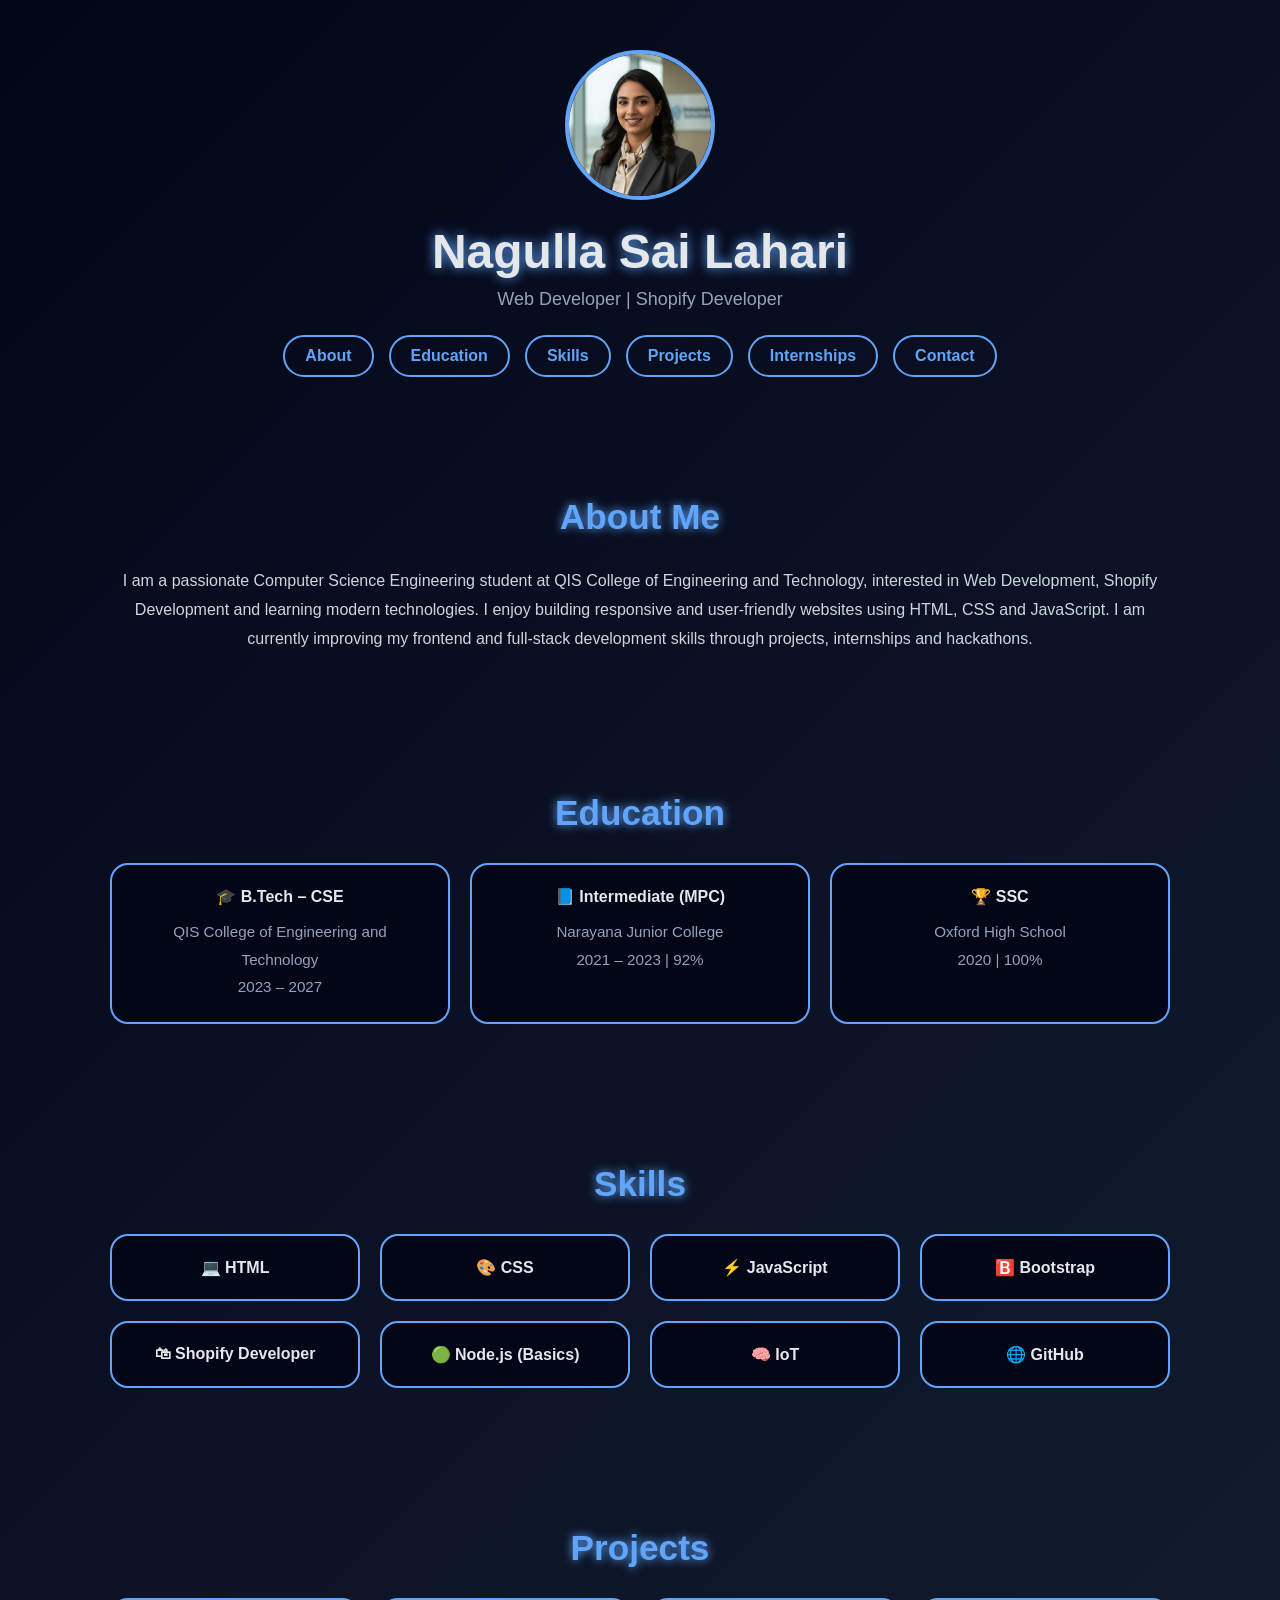
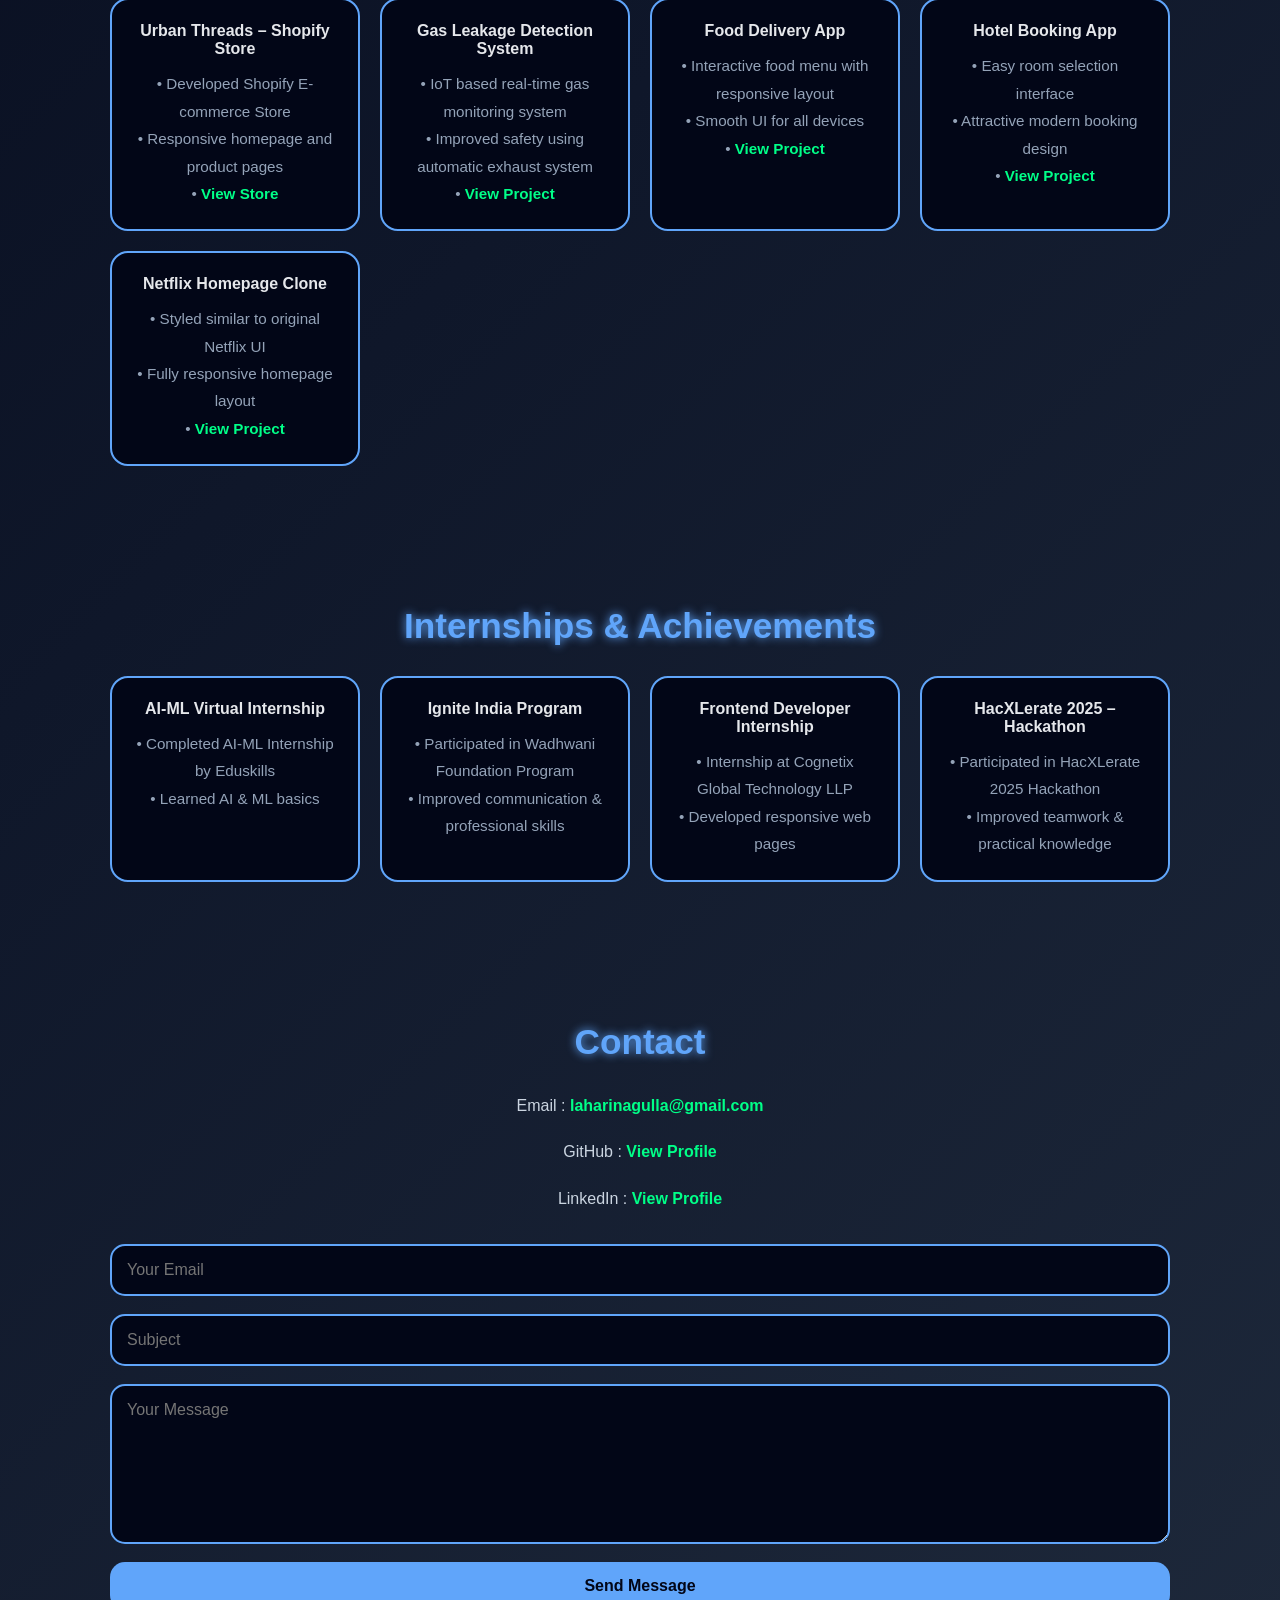
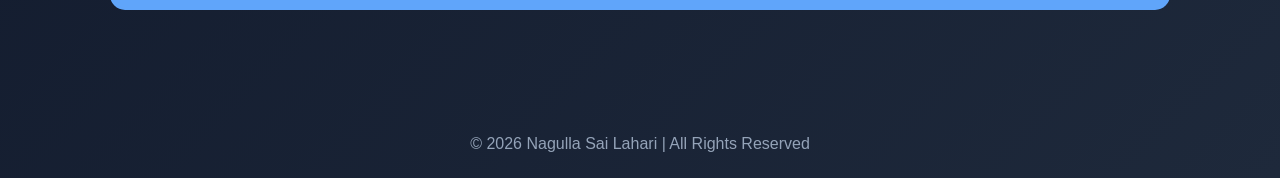
==== commit 0fe85a5c: "Update index.html" ====
--- a/index.html
+++ b/index.html
@@ -2,550 +2,381 @@
 <html lang="en">
 
 <head>
-
   <meta charset="UTF-8">
   <meta name="viewport" content="width=device-width, initial-scale=1.0">
-
   <title>Nagulla Sai Lahari | Portfolio</title>
 
   <style>
-
-    *{
-      margin:0;
-      padding:0;
-      box-sizing:border-box;
-      font-family:'Segoe UI',sans-serif;
-    }
-
-    html{
-      scroll-behavior:smooth;
-    }
-
-    body{
-      background:linear-gradient(135deg,#020617,#0f172a,#1e293b);
-      color:#e5e7eb;
-    }
-
-    /* HERO */
-
-    .hero{
-      text-align:center;
-      padding:50px 20px;
-    }
-
-    .hero img{
-      width:150px;
-      height:150px;
-      border-radius:50%;
-      border:4px solid #60a5fa;
-      margin-bottom:20px;
-      object-fit:cover;
-    }
-
-    .hero h1{
-      font-size:3rem;
-      text-shadow:0 0 12px #60a5fa;
-    }
-
-    .hero p{
-      margin-top:10px;
-      color:#94a3b8;
-      font-size:18px;
-    }
-
-    /* NAVBAR */
-
-    nav{
-      display:flex;
-      justify-content:center;
-      gap:15px;
-      flex-wrap:wrap;
-      margin-top:25px;
-    }
-
-    nav a{
-      color:#60a5fa;
-      text-decoration:none;
-      border:2px solid #60a5fa;
-      padding:10px 20px;
-      border-radius:25px;
-      transition:0.3s;
-    }
-
-    nav a:hover{
-      background:#60a5fa;
-      color:#020617;
-    }
-
-    /* SECTION */
-
-    section{
-      max-width:1100px;
-      margin:auto;
-      padding:70px 20px;
-      text-align:center;
-    }
-
-    h2{
-      color:#60a5fa;
-      margin-bottom:30px;
-      font-size:2.2rem;
-      text-shadow:0 0 10px #60a5fa;
-    }
-
-    section p{
-      color:#cbd5e1;
-      line-height:1.8;
-    }
-
-    /* CARDS */
-
-    .cards{
-      display:grid;
-      grid-template-columns:repeat(auto-fit,minmax(250px,1fr));
-      gap:20px;
-      margin-top:25px;
-    }
-
-    .cards div{
-      background:#020617;
-      padding:22px;
-      border-radius:18px;
-      border:2px solid #60a5fa;
-      transition:0.3s;
-    }
-
-    .cards div:hover{
-      transform:translateY(-5px);
-      box-shadow:0 0 20px #60a5fa;
-    }
-
-    /* DETAILS */
-
-    .details{
-      display:block;
-      margin-top:12px;
-      color:#94a3b8;
-      font-size:0.95rem;
-      line-height:1.8;
-    }
-
-    /* LINKS */
-
-    a{
-      color:#00ff88;
-      text-decoration:none;
-      font-weight:bold;
-    }
-
-    a:hover{
-      text-shadow:0 0 10px #00ff88;
-    }
-
-    /* CONTACT FORM */
-
-    .contact-form{
-      display:flex;
-      flex-direction:column;
-      gap:18px;
-      margin-top:30px;
+    * {
+      margin: 0;
+      padding: 0;
+      box-sizing: border-box;
+      font-family: 'Segoe UI', sans-serif;
+    }
+
+    html { scroll-behavior: smooth; }
+
+    body {
+      background: linear-gradient(135deg, #020617, #0f172a, #1e293b);
+      color: #e5e7eb;
+    }
+
+    .hero {
+      text-align: center;
+      padding: 50px 20px;
+    }
+
+    .hero img {
+      width: 150px;
+      height: 150px;
+      border-radius: 50%;
+      border: 4px solid #60a5fa;
+      margin-bottom: 20px;
+      object-fit: cover;
+    }
+
+    .hero h1 {
+      font-size: 3rem;
+      text-shadow: 0 0 12px #60a5fa;
+    }
+
+    .hero p {
+      margin-top: 10px;
+      color: #94a3b8;
+      font-size: 18px;
+    }
+
+    nav {
+      display: flex;
+      justify-content: center;
+      gap: 15px;
+      flex-wrap: wrap;
+      margin-top: 25px;
+    }
+
+    nav a {
+      color: #60a5fa;
+      text-decoration: none;
+      border: 2px solid #60a5fa;
+      padding: 10px 20px;
+      border-radius: 25px;
+      transition: 0.3s;
+    }
+
+    nav a:hover {
+      background: #60a5fa;
+      color: #020617;
+    }
+
+    section {
+      max-width: 1100px;
+      margin: auto;
+      padding: 70px 20px;
+      text-align: center;
+    }
+
+    h2 {
+      color: #60a5fa;
+      margin-bottom: 30px;
+      font-size: 2.2rem;
+      text-shadow: 0 0 10px #60a5fa;
+    }
+
+    section p {
+      color: #cbd5e1;
+      line-height: 1.8;
+    }
+
+    .cards {
+      display: grid;
+      grid-template-columns: repeat(auto-fit, minmax(250px, 1fr));
+      gap: 20px;
+      margin-top: 25px;
+    }
+
+    .cards div {
+      background: #020617;
+      padding: 22px;
+      border-radius: 18px;
+      border: 2px solid #60a5fa;
+      transition: 0.3s;
+      font-weight: 600;
+    }
+
+    .cards div:hover {
+      transform: translateY(-5px);
+      box-shadow: 0 0 20px #60a5fa;
+    }
+
+    .details {
+      display: block;
+      margin-top: 12px;
+      color: #94a3b8;
+      font-size: 0.95rem;
+      line-height: 1.8;
+      font-weight: 400;
+    }
+
+    a {
+      color: #00ff88;
+      text-decoration: none;
+      font-weight: bold;
+    }
+
+    a:hover { text-shadow: 0 0 10px #00ff88; }
+
+    .contact-form {
+      display: flex;
+      flex-direction: column;
+      gap: 18px;
+      margin-top: 30px;
     }
 
     .contact-form input,
-    .contact-form textarea{
-      padding:15px;
-      border-radius:15px;
-      border:2px solid #60a5fa;
-      background:#020617;
-      color:white;
-      outline:none;
-      font-size:16px;
-    }
-
-    .contact-form textarea{
-      min-height:160px;
-      resize:vertical;
-    }
-
-    .contact-form button{
-      padding:15px;
-      border:none;
-      border-radius:15px;
-      background:#60a5fa;
-      color:#020617;
-      font-weight:bold;
-      cursor:pointer;
-      transition:0.3s;
-      font-size:16px;
-    }
-
-    .contact-form button:hover{
-      transform:scale(1.03);
-    }
-
-    /* FOOTER */
-
-    footer{
-      text-align:center;
-      padding:25px;
-      color:#94a3b8;
-      margin-top:30px;
-    }
-
-    /* MOBILE */
-
-    @media(max-width:768px){
-
-      .hero h1{
-        font-size:2.2rem;
-      }
-
-      nav{
-        gap:10px;
-      }
-
-      nav a{
-        padding:8px 16px;
-        font-size:14px;
-      }
-
-    }
-
+    .contact-form textarea {
+      padding: 15px;
+      border-radius: 15px;
+      border: 2px solid #60a5fa;
+      background: #020617;
+      color: white;
+      outline: none;
+      font-size: 16px;
+    }
+
+    .contact-form textarea {
+      min-height: 160px;
+      resize: vertical;
+    }
+
+    .contact-form button {
+      padding: 15px;
+      border: none;
+      border-radius: 15px;
+      background: #60a5fa;
+      color: #020617;
+      font-weight: bold;
+      cursor: pointer;
+      transition: 0.3s;
+      font-size: 16px;
+    }
+
+    .contact-form button:hover { transform: scale(1.03); }
+
+    footer {
+      text-align: center;
+      padding: 25px;
+      color: #94a3b8;
+      margin-top: 30px;
+    }
+
+    @media (max-width: 768px) {
+      .hero h1 { font-size: 2.2rem; }
+      nav { gap: 10px; }
+      nav a { padding: 8px 16px; font-size: 14px; }
+    }
   </style>
-
 </head>
 
 <body>
 
   <!-- HERO -->
-
   <header class="hero">
-
     <img src="lahari.jpeg" alt="Sai Lahari">
-
     <h1>Nagulla Sai Lahari</h1>
-
     <p>Web Developer | Shopify Developer</p>
-
     <nav>
-
       <a href="#about">About</a>
-
+      <a href="#education">Education</a>
       <a href="#skills">Skills</a>
-
       <a href="#projects">Projects</a>
-
+      <a href="#internships">Internships</a>
       <a href="#contact">Contact</a>
-
     </nav>
-
   </header>
 
   <!-- ABOUT -->
-
   <section id="about">
-
     <h2>About Me</h2>
-
     <p>
-      I am a passionate Computer Science Engineering student
-      interested in Web Development, Shopify Development
-      and learning modern technologies. I enjoy building
-      responsive and user-friendly websites using HTML,
-      CSS and JavaScript. I am currently improving my
-      Python and frontend development skills through
-      projects, internships and hackathons.
+      I am a passionate Computer Science Engineering student at
+      QIS College of Engineering and Technology, interested in
+      Web Development, Shopify Development and learning modern
+      technologies. I enjoy building responsive and user-friendly
+      websites using HTML, CSS and JavaScript. I am currently
+      improving my frontend and full-stack development skills
+      through projects, internships and hackathons.
     </p>
-
   </section>
 
   <!-- EDUCATION -->
-
   <section id="education">
-
     <h2>Education</h2>
-
     <div class="cards">
 
       <div>
-
-        🎓 B.Tech - CSE
-
-        <p class="details">
-          Pursuing Computer Science Engineering
-        </p>
-
-      </div>
-
-      <div>
-
-        📘 Intermediate
-
-        <p class="details">
-          Secured 92% in Intermediate
-        </p>
-
-      </div>
-
-      <div>
-
+        🎓 B.Tech – CSE
+        <p class="details">
+          QIS College of Engineering and Technology<br>
+          2023 – 2027
+        </p>
+      </div>
+
+      <div>
+        📘 Intermediate (MPC)
+        <p class="details">
+          Narayana Junior College<br>
+          2021 – 2023 | 92%
+        </p>
+      </div>
+
+      <div>
         🏆 SSC
-
-        <p class="details">
-          Secured 100% in SSC Board Examination
-        </p>
-
+        <p class="details">
+          Oxford High School<br>
+          2020 | 100%
+        </p>
       </div>
 
     </div>
-
   </section>
 
   <!-- SKILLS -->
-
   <section id="skills">
-
     <h2>Skills</h2>
-
     <div class="cards">
-
       <div>💻 HTML</div>
-
       <div>🎨 CSS</div>
-
       <div>⚡ JavaScript</div>
-
-      <div>🐍 Python</div>
-
+      <div>🅱️ Bootstrap</div>
       <div>🛍 Shopify Developer</div>
-
+      <div>🟢 Node.js (Basics)</div>
       <div>🧠 IoT</div>
-
-      <div>🖥 VS Code</div>
-
       <div>🌐 GitHub</div>
-
     </div>
-
   </section>
 
   <!-- PROJECTS -->
-
   <section id="projects">
-
     <h2>Projects</h2>
-
     <div class="cards">
 
       <div>
-
         Urban Threads – Shopify Store
-
-        <p class="details">
-
+        <p class="details">
           • Developed Shopify E-commerce Store<br>
-
           • Responsive homepage and product pages<br>
-
-          •
-          <a href="https://urban-threads-10322.myshopify.com/" target="_blank">
-            View Store
-          </a>
-
-          <br><br>
-
-          • Password: <b>Test@123</b>
-
-        </p>
-
-      </div>
-
-      <div>
-
+          • <a href="https://urban-threads-10322.myshopify.com/" target="_blank">View Store</a>
+        </p>
+      </div>
+
+      <div>
         Gas Leakage Detection System
-
-        <p class="details">
-
-         • Real-time gas detection alerts<br>
-         • Improved safety using automatic exhaust system<br>
-          <a href="https://nagullasailahari3281.github.io/Gas-Leakage/" target="_blank">
-            View Project
-          </a>
-
-        </p>
-
-      </div>
-
-      <div>
-
+        <p class="details">
+          • IoT based real-time gas monitoring system<br>
+          • Improved safety using automatic exhaust system<br>
+          • <a href="https://nagullasailahari3281.github.io/Gas-Leakage/" target="_blank">View Project</a>
+        </p>
+      </div>
+
+      <div>
         Food Delivery App
-
-        <p class="details">
-
-          • Interactive food menu section<br>
-            • Smooth responsive layout for all devices<br>
-          
-          <a href="https://nagullasailahari3281.github.io/food-delivery-app/" target="_blank">
-            View Project
-          </a>
-
-        </p>
-
-      </div>
-
-      <div>
-
+        <p class="details">
+          • Interactive food menu with responsive layout<br>
+          • Smooth UI for all devices<br>
+          • <a href="https://nagullasailahari3281.github.io/food-delivery-app/" target="_blank">View Project</a>
+        </p>
+      </div>
+
+      <div>
         Hotel Booking App
-
-        <p class="details">
-
+        <p class="details">
           • Easy room selection interface<br>
-           • Attractive modern booking design<br>
-          <a href="https://nagullasailahari3281.github.io/Hotel-Booking-App/" target="_blank">
-            View Project
-          </a>
-
-        </p>
-
-      </div>
-
-      <div>
-
+          • Attractive modern booking design<br>
+          • <a href="https://nagullasailahari3281.github.io/Hotel-Booking-App/" target="_blank">View Project</a>
+        </p>
+      </div>
+
+      <div>
         Netflix Homepage Clone
-
-        <p class="details">
-
+        <p class="details">
           • Styled similar to original Netflix UI<br>
-           • Fully responsive homepage layout<br>
-          <a href="https://nagullasailahari3281.github.io/netflix-homepage-clone/" target="_blank">
-            View Project
-          </a>
-
-        </p>
-
+          • Fully responsive homepage layout<br>
+          • <a href="https://nagullasailahari3281.github.io/netflix-homepage-clone/" target="_blank">View Project</a>
+        </p>
       </div>
 
     </div>
-
   </section>
 
   <!-- INTERNSHIPS -->
-
   <section id="internships">
-
     <h2>Internships & Achievements</h2>
-
     <div class="cards">
 
       <div>
-
         AI-ML Virtual Internship
-
         <p class="details">
           • Completed AI-ML Internship by Eduskills<br>
           • Learned AI & ML basics
         </p>
-
-      </div>
-
-      <div>
-
+      </div>
+
+      <div>
         Ignite India Program
-
         <p class="details">
           • Participated in Wadhwani Foundation Program<br>
-          • Improved communication skills
-        </p>
-
-      </div>
-
-      <div>
-
+          • Improved communication & professional skills
+        </p>
+      </div>
+
+      <div>
         Frontend Developer Internship
-
         <p class="details">
           • Internship at Cognetix Global Technology LLP<br>
           • Developed responsive web pages
         </p>
-
-      </div>
-
-      <div>
-
-        Hackathons
-
-        <p class="details">
-          • Participated in hackathons<br>
+      </div>
+
+      <div>
+        HacXLerate 2025 – Hackathon
+        <p class="details">
+          • Participated in HacXLerate 2025 Hackathon<br>
           • Improved teamwork & practical knowledge
         </p>
-
       </div>
 
     </div>
-
   </section>
 
   <!-- CONTACT -->
-
   <section id="contact">
-
     <h2>Contact</h2>
 
-    <p>
-
-      Email :
-      <a href="mailto:laharinagulla@gmail.com">
-        laharinagulla@gmail.com
-      </a>
-
-    </p>
-
+    <p>Email : <a href="mailto:laharinagulla@gmail.com">laharinagulla@gmail.com</a></p>
     <br>
-
-    <p>
-
-      GitHub :
-      <a href="https://github.com/NagullaSaiLahari3281" target="_blank">
-        View Profile
-      </a>
-
-    </p>
-
+    <p>GitHub : <a href="https://github.com/NagullaSaiLahari3281" target="_blank">View Profile</a></p>
     <br>
-
-    <p>
-
-      LinkedIn :
-      <a href="https://www.linkedin.com/in/nagulla-sai-lahari" target="_blank">
-        View Profile
-      </a>
-
-    </p>
-
-    <form class="contact-form">
-
-      <input type="email" placeholder="Your Email">
-
-      <input type="text" placeholder="Subject">
-
-      <textarea placeholder="Your Message"></textarea>
-
-      <button type="submit">
-        Send Message
-      </button>
-
-    </form>
-
+    <p>LinkedIn : <a href="https://www.linkedin.com/in/nagulla-sai-lahari" target="_blank">View Profile</a></p>
+
+   <form action="https://formsubmit.co/laharinagulla@gmail.com" method="POST" class="contact-form">
+
+  <input type="email" name="email" placeholder="Your Email" required>
+
+  <input type="text" name="subject" placeholder="Subject" required>
+
+  <textarea name="message" placeholder="Your Message" required></textarea>
+
+  <button type="submit">
+    Send Message
+  </button>
+
+</form>
   </section>
 
   <!-- FOOTER -->
-
   <footer>
-
     © 2026 Nagulla Sai Lahari | All Rights Reserved
-
   </footer>
 
 </body>
-
 </html>
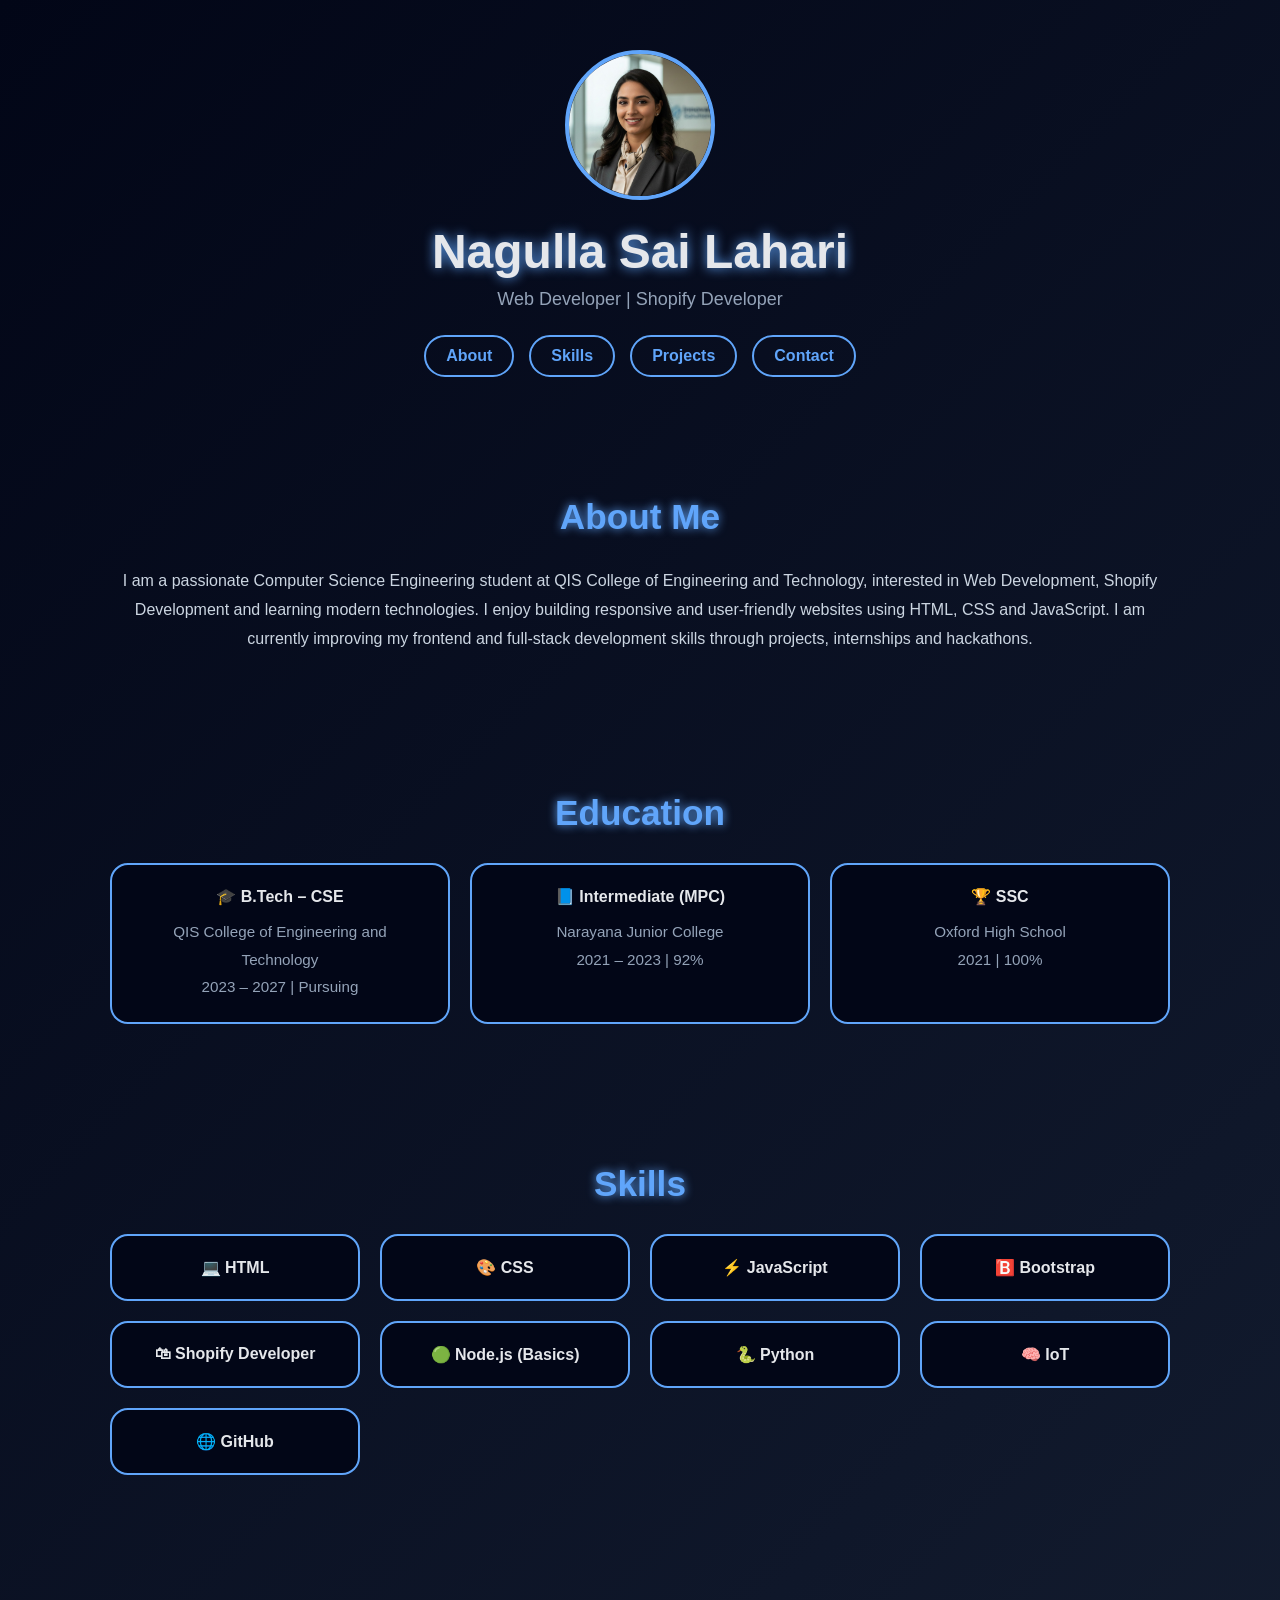
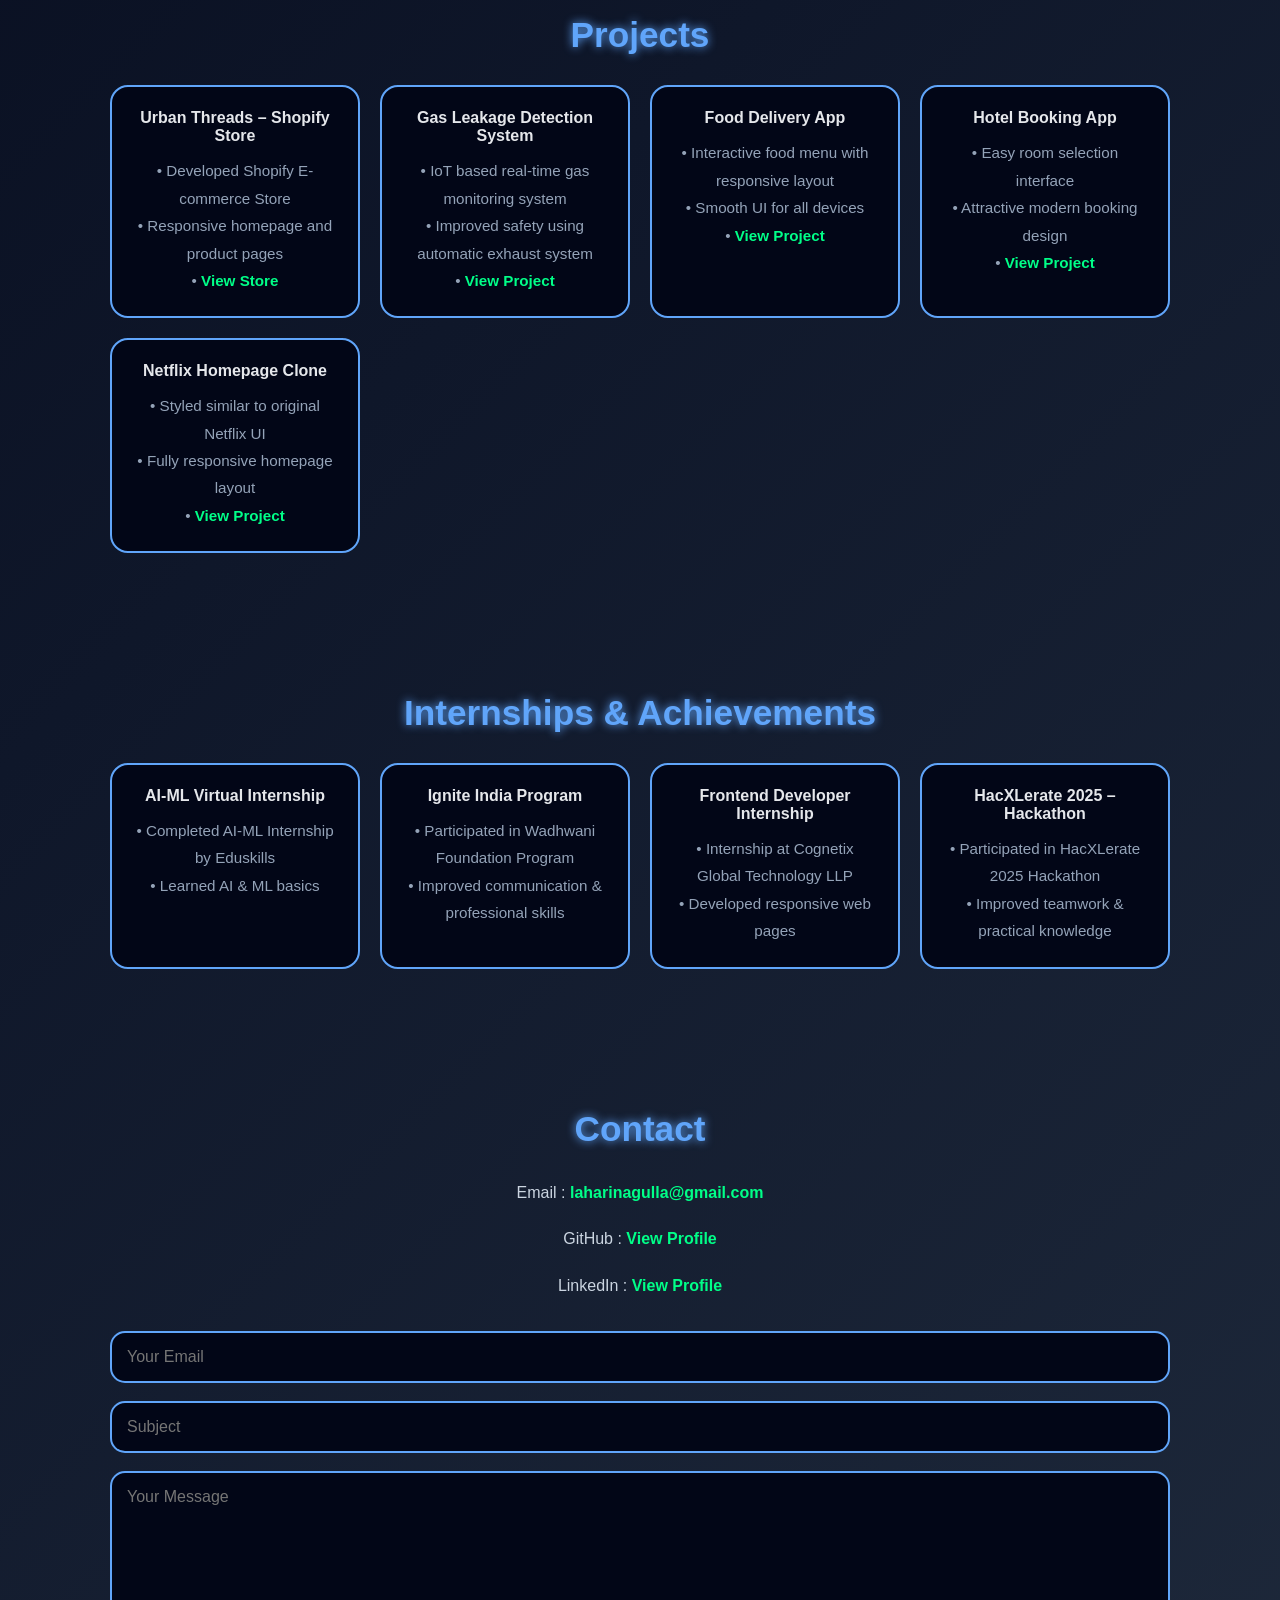
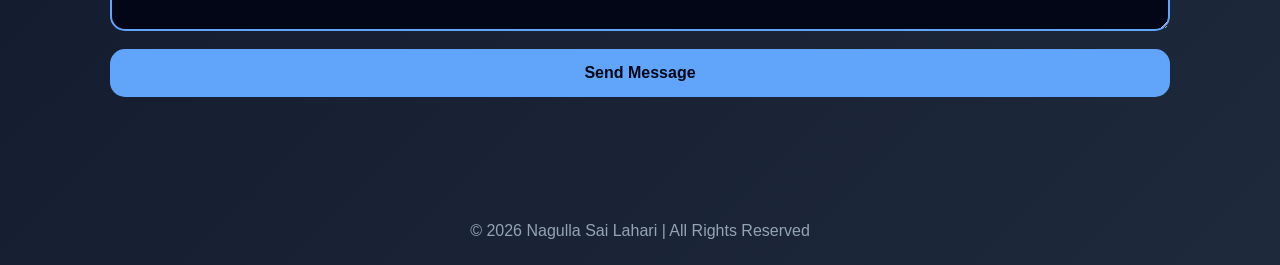
==== commit eb3991e7: "Update index.html" ====
--- a/index.html
+++ b/index.html
@@ -186,10 +186,9 @@
     <p>Web Developer | Shopify Developer</p>
     <nav>
       <a href="#about">About</a>
-      <a href="#education">Education</a>
+    
       <a href="#skills">Skills</a>
       <a href="#projects">Projects</a>
-      <a href="#internships">Internships</a>
       <a href="#contact">Contact</a>
     </nav>
   </header>
@@ -217,7 +216,7 @@
         🎓 B.Tech – CSE
         <p class="details">
           QIS College of Engineering and Technology<br>
-          2023 – 2027
+          2023 – 2027 | Pursuing 
         </p>
       </div>
 
@@ -233,7 +232,7 @@
         🏆 SSC
         <p class="details">
           Oxford High School<br>
-          2020 | 100%
+          2021 | 100%
         </p>
       </div>
 
@@ -250,6 +249,7 @@
       <div>🅱️ Bootstrap</div>
       <div>🛍 Shopify Developer</div>
       <div>🟢 Node.js (Basics)</div>
+      <div>🐍 Python</div>
       <div>🧠 IoT</div>
       <div>🌐 GitHub</div>
     </div>
